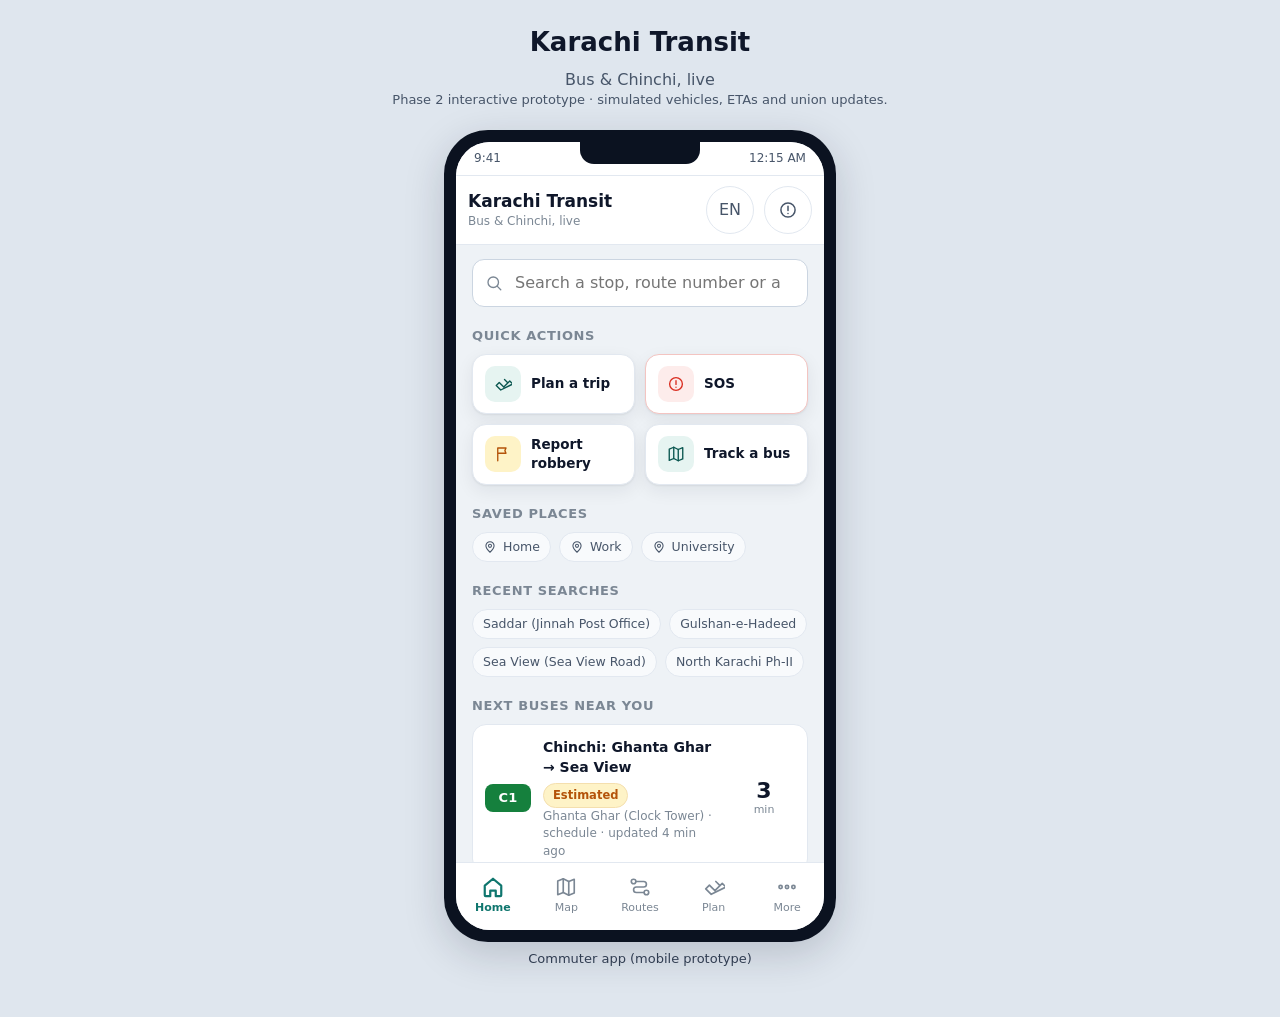
==== prototype/commuter/index.html @ bd79943b "Initial commit" ====
<!DOCTYPE html>
<html lang="en" dir="ltr">
<head>
<meta charset="utf-8">
<meta name="viewport" content="width=device-width, initial-scale=1, viewport-fit=cover">
<title>Karachi Transit — Commuter App</title>
<link rel="stylesheet" href="../shared/app.css">
<link rel="stylesheet" href="app.css">
</head>
<body>

<div class="page">
  <div class="page-head">
    <h1 data-i18n="app.name">Karachi Transit</h1>
    <p data-i18n="app.tagline">Bus &amp; Chinchi, live</p>
    <p class="muted">Phase 2 interactive prototype · simulated vehicles, ETAs and union updates.</p>
  </div>

  <div class="device-grid">
    <div>
      <div class="phone">
        <div class="phone-notch"></div>
        <div class="phone-screen">

          <div class="statusbar">
            <span>9:41</span>
            <span class="brandmark">KTA</span>
            <span id="sbClock">—</span>
          </div>

          <!-- ============================================================ HOME -->
          <section class="screen active" data-screen="home">
            <div class="appbar">
              <div class="grow">
                <h2 data-i18n="app.name">Karachi Transit</h2>
                <span class="sub" data-i18n="app.tagline"></span>
              </div>
              <button class="iconbtn" id="btnLangQuick" title="Language" aria-label="Language">EN</button>
              <button class="iconbtn" id="btnSosTop" title="SOS" aria-label="SOS"></button>
            </div>
            <div class="screen-pad">
              <div id="offlineBanner"></div>
              <div id="homeAlerts"></div>

              <div class="searchbar" style="margin-bottom:12px">
                <span id="searchIcon"></span>
                <input class="input" id="q" type="search" autocomplete="off"
                       data-i18n-placeholder="home.searchHint" placeholder="Search a stop, route number or area">
              </div>
              <div id="homeResults"></div>

              <div class="section-title" data-i18n="home.quick">Quick actions</div>
              <div class="quick-grid">
                <button class="quick" id="qaPlan"><span class="qi" id="qiPlan"></span><span data-i18n="home.planTrip">Plan a trip</span></button>
                <button class="quick danger" id="qaSos"><span class="qi" id="qiSos"></span><span data-i18n="home.sos">SOS</span></button>
                <button class="quick warn" id="qaRobbery"><span class="qi" id="qiRobbery"></span><span data-i18n="home.robbery">Report robbery</span></button>
                <button class="quick" id="qaTrack"><span class="qi" id="qiTrack"></span><span data-i18n="home.track">Track a bus</span></button>
              </div>

              <div class="section-title" data-i18n="home.savedPlaces">Saved places</div>
              <div class="chiprow" id="homePlaces"></div>

              <div class="section-title" data-i18n="home.recent">Recent searches</div>
              <div class="chiprow" id="homeRecent"></div>

              <div class="section-title" data-i18n="home.nearYou">Next buses near you</div>
              <div id="homeNearby"></div>

              <div class="section-title row between">
                <span data-i18n="home.popular">Popular routes</span>
                <button class="link" id="linkAllRoutes" data-i18n="home.allRoutes">See all routes</button>
              </div>
              <div id="homeRoutes"></div>
            </div>
          </section>

          <!-- ============================================================ MAP -->
          <section class="screen" data-screen="map">
            <div class="appbar">
              <button class="iconbtn" id="btnMapBack" style="display:none"></button>
              <div class="grow">
                <h2 data-i18n="map.title">Live map</h2>
                <span class="sub" id="mapSub"></span>
              </div>
              <button class="iconbtn" id="btnMapAlerts" title="Alerts"></button>
            </div>
            <div class="mapwrap" style="position:relative;flex:1 1 auto;overflow:hidden">
              <svg class="mapsvg" id="mapSvg" viewBox="0 0 1000 640" preserveAspectRatio="xMidYMid meet"></svg>
              <div class="map-banner" id="mapBanner"></div>
              <div class="map-controls">
                <button id="mapIn" title="Zoom in">+</button>
                <button id="mapOut" title="Zoom out">&minus;</button>
                <button id="mapFit" title="Fit">&loz;</button>
              </div>
              <div class="map-legend">
                <div class="lg"><span class="dot" style="background:#2563eb"></span><span data-i18n="map.bus">Bus</span></div>
                <div class="lg"><span class="dot" style="background:#15803d"></span><span data-i18n="map.chinchi">Chinchi</span></div>
                <div class="lg"><span class="dot" style="background:#d92d20"></span><span data-i18n="map.oos">Out of service</span></div>
              </div>
            </div>
            <div class="mapchips" id="mapChips"></div>
          </section>

          <!-- ========================================================== ROUTES -->
          <section class="screen" data-screen="routes">
            <div class="appbar">
              <div class="grow">
                <h2 data-i18n="routes.title">All routes</h2>
                <span class="sub" id="routesSub"></span>
              </div>
            </div>
            <div class="screen-pad">
              <div class="searchbar" style="margin-bottom:12px">
                <span id="searchIcon2"></span>
                <input class="input" id="qRoutes" type="search" autocomplete="off"
                       data-i18n-placeholder="home.searchHint" placeholder="Search routes">
              </div>
              <div class="chiprow" id="routeFilters"></div>
              <div id="routeList"></div>
            </div>
          </section>

          <!-- ====================================================== ROUTE DETAIL -->
          <section class="screen" data-screen="route">
            <div class="appbar">
              <button class="iconbtn" id="btnRouteBack"></button>
              <div class="grow">
                <h2 id="routeTitle">Route</h2>
                <span class="sub" id="routeSub"></span>
              </div>
              <button class="iconbtn" id="btnRouteMap"></button>
            </div>
            <div class="screen-pad" id="routeBody"></div>
          </section>

          <!-- ======================================================= STOP DETAIL -->
          <section class="screen" data-screen="stop">
            <div class="appbar">
              <button class="iconbtn" id="btnStopBack"></button>
              <div class="grow">
                <h2 id="stopTitle">Stop</h2>
                <span class="sub" id="stopSub"></span>
              </div>
            </div>
            <div class="screen-pad" id="stopBody"></div>
          </section>

          <!-- ============================================================ PLAN -->
          <section class="screen" data-screen="plan">
            <div class="appbar">
              <div class="grow">
                <h2 data-i18n="plan.title">Journey planner</h2>
                <span class="sub" data-i18n="plan.aiNote"></span>
              </div>
            </div>
            <div class="screen-pad">
              <div class="card">
                <div class="field">
                  <label data-i18n="plan.origin">Starting from</label>
                  <input class="input" id="planFrom" list="stopList" autocomplete="off">
                </div>
                <div class="field">
                  <label data-i18n="plan.destination">Going to</label>
                  <input class="input" id="planTo" list="stopList" autocomplete="off">
                </div>
                <button class="iconbtn" id="btnSwap" style="position:absolute;inset-inline-end:28px;margin-top:-56px;z-index:2"></button>
                <button class="btn primary" id="btnPlan" data-i18n="plan.find">Find journey</button>
              </div>
              <datalist id="stopList"></datalist>
              <div class="section-title" data-i18n="plan.alternatives">Other journeys</div>
              <div class="chiprow" id="planSuggestions"></div>
              <div id="planResult"></div>
            </div>
          </section>

          <!-- ========================================================== SAFETY -->
          <section class="screen" data-screen="safety">
            <div class="appbar">
              <button class="iconbtn" id="btnSafetyBack"></button>
              <div class="grow">
                <h2 data-i18n="safety.title">Safety</h2>
                <span class="sub" data-i18n="safety.holdHelp"></span>
              </div>
            </div>
            <div class="screen-pad" id="safetyBody"></div>
          </section>

          <!-- ============================================================ MORE -->
          <section class="screen" data-screen="more">
            <div class="appbar">
              <div class="grow">
                <h2 data-i18n="more.title">More</h2>
                <span class="sub" data-i18n="app.name"></span>
              </div>
            </div>
            <div class="screen-pad" id="moreBody"></div>
          </section>

          <!-- ========================================================== ALERTS -->
          <section class="screen" data-screen="alerts">
            <div class="appbar">
              <button class="iconbtn" id="btnAlertsBack"></button>
              <div class="grow">
                <h2 data-i18n="alerts.title">Service alerts</h2>
                <span class="sub" id="alertsSub"></span>
              </div>
            </div>
            <div class="screen-pad" id="alertsBody"></div>
          </section>

          <!-- ============================================================ TABS -->
          <nav class="tabbar" id="tabbar"></nav>

          <div class="scrim" id="scrim"><div class="sheet" id="sheet"></div></div>
          <div class="toast" id="toast"></div>
          <div id="evalPanel"></div>
        </div>
      </div>
      <div class="device-caption">Commuter app (mobile prototype)</div>
    </div>
  </div>
</div>

<script src="../shared/data.js"></script>
<script src="../shared/sim.js"></script>
<script src="../shared/i18n.js"></script>
<script src="../shared/assets.js"></script>
<script src="../shared/eval.js"></script>
<script src="app.js"></script>
</body>
</html>
---- prototype/shared/app.css ----
/* ============================================================================
 * Karachi Transit App — shared design system
 * Design tokens follow the accessibility requirements:
 *   IR4  large touch targets (min 44px), high contrast for sunlight
 *   FR10 Urdu right-to-left layout (logical properties throughout)
 * ==========================================================================*/

:root {
  --bg: #eef2f6;
  --surface: #ffffff;
  --surface-2: #f8fafc;
  --ink: #0f172a;
  --ink-2: #475569;
  --ink-3: #7b8794;
  --line: #e2e8f0;
  --line-strong: #cbd5e1;
  --brand: #0f766e;
  --brand-ink: #0b5750;
  --brand-soft: #e6f4f1;
  --danger: #d92d20;
  --danger-soft: #fdeceb;
  --warn: #b45309;
  --warn-soft: #fef3c7;
  --ok: #15803d;
  --ok-soft: #e7f6ec;
  --info: #1d4ed8;
  --info-soft: #e8efff;
  --radius: 16px;
  --radius-sm: 10px;
  --tap: 48px;
  --shadow: 0 1px 2px rgba(15, 23, 42, .06), 0 6px 18px rgba(15, 23, 42, .07);
  --shadow-lg: 0 12px 40px rgba(15, 23, 42, .18);
  --font: "Segoe UI", "Noto Naskh Arabic", Tahoma, system-ui, -apple-system, sans-serif;
}

body.rtl {
  --font: "Noto Nastaliq Urdu", "Jameel Noori Nastaleeq", "Segoe UI", Tahoma, serif;
}

body.large-text { font-size: 18px; }
body.contrast {
  --bg: #ffffff;
  --surface: #ffffff;
  --surface-2: #ffffff;
  --ink: #000000;
  --ink-2: #000000;
  --ink-3: #1f2937;
  --line: #000000;
  --line-strong: #000000;
  --brand: #065f46;
  --brand-soft: #ffffff;
  --danger: #8a0f0b;
  --warn: #6b3300;
  --ok: #064e27;
  --info: #0b2f8a;
  --shadow: none;
}
body.contrast .card,
body.contrast .btn,
body.contrast .sheet { border-width: 2px; }

* { box-sizing: border-box; }

html, body {
  margin: 0;
  padding: 0;
  background: #dfe6ee;
  color: var(--ink);
  font-family: var(--font);
  font-size: 16px;
  line-height: 1.45;
  -webkit-text-size-adjust: 100%;
}

body.rtl { direction: rtl; }

button, input, select, textarea { font: inherit; color: inherit; }

/* ------------------------------------------------------------------ icons */
.icon { vertical-align: -4px; }
.icon.star.filled { filter: none; }

/* ----------------------------------------------------------------- layout */
.page {
  min-height: 100vh;
  display: flex;
  flex-direction: column;
  align-items: center;
  justify-content: flex-start;
  padding: 24px 16px 48px;
  gap: 20px;
}
.page-head { text-align: center; max-width: 760px; }
.page-head h1 { font-size: 26px; margin: 0 0 6px; }
.page-head p { margin: 0; color: var(--ink-2); }

.device-grid {
  display: flex;
  gap: 28px;
  align-items: flex-start;
  flex-wrap: wrap;
  justify-content: center;
}

/* phone frame ---------------------------------------------------------- */
.phone {
  width: 392px;
  height: 812px;
  background: #0b1220;
  border-radius: 44px;
  padding: 12px;
  box-shadow: var(--shadow-lg);
  position: relative;
  flex: 0 0 auto;
}
.phone-screen {
  position: relative;
  width: 100%;
  height: 100%;
  background: var(--bg);
  border-radius: 34px;
  overflow: hidden;
  display: flex;
  flex-direction: column;
}
.phone-notch {
  position: absolute;
  top: 12px; left: 50%;
  transform: translateX(-50%);
  width: 120px; height: 22px;
  background: #0b1220;
  border-radius: 0 0 14px 14px;
  z-index: 40;
}
.device-caption { text-align: center; font-size: 13px; color: #334155; margin-top: 8px; }

/* status bar ----------------------------------------------------------- */
.statusbar {
  height: 34px;
  flex: 0 0 auto;
  display: flex;
  align-items: center;
  justify-content: space-between;
  padding: 0 18px;
  font-size: 12px;
  color: var(--ink-2);
  background: var(--surface);
  border-bottom: 1px solid var(--line);
}
body.rtl .statusbar { direction: ltr; }
.statusbar .brandmark { font-weight: 700; color: var(--brand); letter-spacing: .3px; }

/* screens -------------------------------------------------------------- */
.screen {
  position: absolute;
  inset: 0;
  top: 34px;
  bottom: 68px;
  overflow-y: auto;
  overflow-x: hidden;
  -webkit-overflow-scrolling: touch;
  padding: 0 0 24px;
  display: none;
  scroll-behavior: smooth;
}
.screen.active { display: block; }
.screen-pad { padding: 14px 16px; }

/* app bar -------------------------------------------------------------- */
.appbar {
  position: sticky;
  top: 0;
  z-index: 20;
  background: var(--surface);
  border-bottom: 1px solid var(--line);
  padding: 10px 12px;
  display: flex;
  align-items: center;
  gap: 10px;
  min-height: 56px;
}
.appbar h2 { font-size: 17px; margin: 0; flex: 1 1 auto; }
.appbar .sub { display: block; font-size: 12px; color: var(--ink-3); font-weight: 400; }
.iconbtn {
  width: var(--tap); height: var(--tap);
  display: inline-flex; align-items: center; justify-content: center;
  border-radius: 50%; border: 1px solid var(--line); background: var(--surface);
  cursor: pointer; color: var(--ink-2);
}
.iconbtn:active { background: var(--surface-2); }
body.rtl .flip { transform: scaleX(-1); }

/* tab bar -------------------------------------------------------------- */
.tabbar {
  position: absolute;
  inset-inline: 0;
  bottom: 0;
  height: 68px;
  background: var(--surface);
  border-top: 1px solid var(--line);
  display: flex;
  z-index: 30;
}
.tabbar button {
  flex: 1 1 0;
  border: 0; background: transparent; cursor: pointer;
  display: flex; flex-direction: column; align-items: center; justify-content: center; gap: 2px;
  color: var(--ink-3); font-size: 11px; padding: 0;
  min-height: var(--tap);
}
.tabbar button.active { color: var(--brand); font-weight: 600; }
.tabbar button.active .icon { stroke-width: 2.4; }

/* ------------------------------------------------------------------ cards */
.card {
  background: var(--surface);
  border: 1px solid var(--line);
  border-radius: var(--radius);
  box-shadow: var(--shadow);
  padding: 14px;
}
.card + .card { margin-top: 12px; }
.card h3 { margin: 0 0 8px; font-size: 15px; }
.card p { margin: 0 0 6px; color: var(--ink-2); font-size: 14px; }
.section-title {
  font-size: 13px; text-transform: uppercase; letter-spacing: .6px;
  color: var(--ink-3); font-weight: 700; margin: 20px 0 8px;
}
body.rtl .section-title { letter-spacing: 0; }
.muted { color: var(--ink-3); font-size: 13px; }
.tiny { font-size: 12px; }
.row { display: flex; align-items: center; gap: 10px; }
.row.between { justify-content: space-between; }
.row.wrap { flex-wrap: wrap; }
.stack { display: flex; flex-direction: column; gap: 10px; }
.grow { flex: 1 1 auto; min-width: 0; }
.right { margin-inline-start: auto; }

/* route + mode chips --------------------------------------------------- */
.chip {
  display: inline-flex; align-items: center; gap: 6px;
  padding: 5px 10px; border-radius: 999px;
  background: var(--surface-2); border: 1px solid var(--line);
  font-size: 12.5px; color: var(--ink-2);
}
.chip.solid { color: #fff; border-color: transparent; font-weight: 600; }
.routechip {
  display: inline-flex; align-items: center; justify-content: center;
  min-width: 46px; height: 28px; padding: 0 8px;
  border-radius: 8px; color: #fff; font-weight: 700; font-size: 13px;
  letter-spacing: .3px; flex: 0 0 auto;
}
.modechip {
  display: inline-flex; align-items: center; gap: 5px;
  font-size: 12px; color: var(--ink-2);
}

/* badges --------------------------------------------------------------- */
.badge {
  display: inline-flex; align-items: center; gap: 4px;
  padding: 3px 9px; border-radius: 999px; font-size: 11.5px; font-weight: 600;
  border: 1px solid transparent;
}
.badge.live { background: var(--ok-soft); color: var(--ok); border-color: #bfe3c9; }
.badge.est { background: var(--warn-soft); color: var(--warn); border-color: #f4dfae; }
.badge.oos { background: var(--danger-soft); color: var(--danger); border-color: #f3c4c1; }
.badge.info { background: var(--info-soft); color: var(--info); border-color: #c7d7fb; }
.badge.neutral { background: var(--surface-2); color: var(--ink-2); border-color: var(--line); }
.pulse { width: 7px; height: 7px; border-radius: 50%; background: var(--ok); animation: pulse 1.6s infinite; }
@keyframes pulse { 0%,100% { opacity: 1; } 50% { opacity: .25; } }

/* buttons -------------------------------------------------------------- */
.btn {
  display: inline-flex; align-items: center; justify-content: center; gap: 8px;
  min-height: var(--tap); padding: 0 16px;
  border-radius: 12px; border: 1px solid var(--line-strong);
  background: var(--surface); color: var(--ink); cursor: pointer;
  font-weight: 600; font-size: 15px; width: 100%;
}
.btn.primary { background: var(--brand); border-color: var(--brand); color: #fff; }
.btn.danger { background: var(--danger); border-color: var(--danger); color: #fff; }
.btn.ghost { background: transparent; border-color: var(--line); color: var(--ink-2); }
.btn.compact { min-height: 38px; font-size: 13.5px; width: auto; padding: 0 12px; }
.btn:disabled { opacity: .5; cursor: not-allowed; }
.btn:active { transform: translateY(1px); }

/* forms ---------------------------------------------------------------- */
.field { margin-bottom: 12px; }
.field label { display: block; font-size: 12.5px; color: var(--ink-2); margin-bottom: 5px; font-weight: 600; }
.input, select.input, textarea.input {
  width: 100%; min-height: var(--tap);
  padding: 10px 12px; border-radius: 12px;
  border: 1px solid var(--line-strong); background: var(--surface);
}
textarea.input { min-height: 84px; resize: vertical; }
.input:focus { outline: 3px solid rgba(15, 118, 110, .28); border-color: var(--brand); }
.searchbar { position: relative; }
.searchbar .input { padding-inline-start: 42px; }
.searchbar .icon { position: absolute; inset-inline-start: 13px; top: 50%; transform: translateY(-50%); color: var(--ink-3); }
.switch { display: flex; align-items: center; justify-content: space-between; gap: 12px; min-height: var(--tap); padding: 6px 0; }
.switch .track { width: 50px; height: 30px; border-radius: 999px; background: var(--line-strong); position: relative; transition: background .18s; flex: 0 0 auto; }
.switch .track::after { content: ""; position: absolute; top: 3px; inset-inline-start: 3px; width: 24px; height: 24px; border-radius: 50%; background: #fff; transition: transform .18s; box-shadow: 0 1px 3px rgba(0,0,0,.3); }
.switch.on .track { background: var(--brand); }
.switch.on .track::after { transform: translateX(20px); }
body.rtl .switch.on .track::after { transform: translateX(-20px); }

/* alert banner --------------------------------------------------------- */
.banner {
  display: flex; gap: 10px; align-items: flex-start;
  border-radius: 12px; padding: 12px;
  border: 1px solid #f4dfae; background: var(--warn-soft); color: #7c4a03;
  font-size: 13.5px;
}
.banner.danger { background: var(--danger-soft); border-color: #f3c4c1; color: #7f1d1d; }
.banner.info { background: var(--info-soft); border-color: #c7d7fb; color: #1e3a8a; }
.banner .icon { flex: 0 0 auto; margin-top: 2px; }
.banner strong { display: block; }

/* ETA card ------------------------------------------------------------- */
.eta-card { display: flex; align-items: center; gap: 12px; padding: 12px; border: 1px solid var(--line); border-radius: 14px; background: var(--surface); }
.eta-card + .eta-card { margin-top: 8px; }
.eta-main { text-align: center; min-width: 62px; }
.eta-main .num { font-size: 22px; font-weight: 700; line-height: 1.05; }
.eta-main .unit { font-size: 11px; color: var(--ink-3); }
.eta-meta { min-width: 0; }
.eta-meta .line1 { font-size: 14px; font-weight: 600; display: flex; align-items: center; gap: 6px; flex-wrap: wrap; }
.eta-meta .line2 { font-size: 12px; color: var(--ink-3); }

/* sheets / modals ------------------------------------------------------ */
.scrim {
  position: absolute; inset: 0; background: rgba(15, 23, 42, .45);
  display: none; z-index: 50; align-items: flex-end;
}
.scrim.open { display: flex; }
.sheet {
  width: 100%; max-height: 84%;
  background: var(--surface);
  border-radius: 20px 20px 0 0;
  padding: 16px 16px 24px;
  overflow-y: auto;
  box-shadow: var(--shadow-lg);
  animation: rise .2s ease-out;
}
@keyframes rise { from { transform: translateY(24px); opacity: .6; } to { transform: none; opacity: 1; } }
.sheet .grab { width: 44px; height: 4px; border-radius: 4px; background: var(--line-strong); margin: 0 auto 12px; }
.sheet h3 { margin: 0 0 4px; font-size: 17px; }

/* toast ---------------------------------------------------------------- */
.toast {
  position: absolute; inset-inline: 16px; bottom: 84px;
  background: #0f172a; color: #fff; padding: 12px 14px;
  border-radius: 12px; font-size: 13.5px; z-index: 60;
  box-shadow: var(--shadow-lg);
  opacity: 0; transform: translateY(10px); transition: .2s; pointer-events: none;
}
.toast.show { opacity: 1; transform: none; }

/* empty state ---------------------------------------------------------- */
.empty {
  text-align: center; padding: 28px 16px; color: var(--ink-3);
  border: 1px dashed var(--line-strong); border-radius: var(--radius);
  background: var(--surface-2);
}

/* map ------------------------------------------------------------------ */
.mapwrap { position: relative; flex: 1 1 auto; background: #eaf1f7; overflow: hidden; }
.mapsvg { width: 100%; height: 100%; display: block; touch-action: none; }
.route-line { fill: none; stroke-linecap: round; stroke-linejoin: round; opacity: .82; }
.route-line.dim { opacity: .22; }
.stop-dot { stroke: #fff; stroke-width: 2.5; cursor: pointer; }
.stop-label { font-size: 9.5px; fill: #334155; pointer-events: none; font-weight: 600; }
.veh { cursor: pointer; }
.veh-label { font-size: 9px; font-weight: 700; fill: #0f172a; pointer-events: none; }
.map-controls { position: absolute; inset-inline-end: 12px; top: 12px; display: flex; flex-direction: column; gap: 8px; z-index: 5; }
.map-controls button { width: 40px; height: 40px; border-radius: 10px; border: 1px solid var(--line); background: var(--surface); cursor: pointer; font-size: 18px; color: var(--ink-2); }
.map-legend {
  position: absolute; inset-inline-start: 12px; bottom: 12px;
  background: rgba(255,255,255,.94); border: 1px solid var(--line);
  border-radius: 12px; padding: 8px 10px; font-size: 11.5px; z-index: 5;
  box-shadow: var(--shadow);
}
.map-legend .lg { display: flex; align-items: center; gap: 6px; margin-bottom: 4px; }
.map-legend .dot { width: 10px; height: 10px; border-radius: 50%; }
.map-banner {
  position: absolute; inset-inline: 12px; top: 12px; z-index: 6;
}

/* SOS ------------------------------------------------------------------ */
.sos-wrap { display: flex; flex-direction: column; align-items: center; gap: 14px; padding: 10px 0 4px; }
.sos-btn {
  width: 190px; height: 190px; border-radius: 50%;
  border: 0; background: radial-gradient(circle at 30% 25%, #f87171, #d92d20 70%);
  color: #fff; font-weight: 800; font-size: 19px; cursor: pointer;
  box-shadow: 0 10px 30px rgba(217, 45, 32, .38);
  display: flex; flex-direction: column; align-items: center; justify-content: center; gap: 6px;
  touch-action: none; user-select: none;
  position: relative;
}
.sos-btn:active { transform: scale(.98); }
.sos-btn small { font-weight: 500; font-size: 12px; opacity: .9; }
.sos-ring { position: absolute; inset: -10px; pointer-events: none; }
.sos-ring circle { fill: none; stroke: var(--danger); stroke-width: 6; stroke-linecap: round; transform: rotate(-90deg); transform-origin: 50% 50%; }
.countdown {
  font-size: 46px; font-weight: 800; color: var(--danger); line-height: 1;
  font-variant-numeric: tabular-nums;
}

/* stars ---------------------------------------------------------------- */
.stars { display: flex; gap: 6px; }
.star-btn { background: none; border: 0; cursor: pointer; padding: 6px; min-width: 44px; min-height: 44px; }
.taglist { display: flex; flex-wrap: wrap; gap: 8px; }
.tag {
  padding: 9px 12px; border-radius: 999px; border: 1px solid var(--line-strong);
  background: var(--surface); cursor: pointer; font-size: 13px; min-height: 40px;
}
.tag.on { background: var(--brand-soft); border-color: var(--brand); color: var(--brand-ink); font-weight: 600; }

/* landmark ------------------------------------------------------------- */
.landmark {
  border-radius: 14px; overflow: hidden; border: 1px solid var(--line);
  background: #eaf3f9;
}
.landmark-svg { width: 100%; height: auto; display: block; }

/* steps (journey) ------------------------------------------------------ */
.step {
  display: flex; gap: 12px; padding: 12px;
  border: 1px solid var(--line); border-radius: 14px; background: var(--surface);
  position: relative;
}
.step + .step { margin-top: 10px; }
.step .marker {
  width: 38px; height: 38px; border-radius: 12px; flex: 0 0 auto;
  display: flex; align-items: center; justify-content: center;
  background: var(--brand-soft); color: var(--brand-ink);
}
.step .marker.transfer { background: var(--warn-soft); color: var(--warn); }
.step .marker.walk { background: var(--surface-2); color: var(--ink-2); }
.step .ttl { font-size: 14.5px; font-weight: 600; }
.step .sub { font-size: 12.5px; color: var(--ink-2); }
.step .why {
  font-size: 12.5px; color: var(--ink-2); margin-top: 6px;
  border-inline-start: 3px solid var(--brand); padding-inline-start: 10px;
}

/* misc ----------------------------------------------------------------- */
.kv { display: flex; justify-content: space-between; gap: 10px; padding: 6px 0; font-size: 13.5px; border-bottom: 1px dashed var(--line); }
.kv:last-child { border-bottom: 0; }
.kv .k { color: var(--ink-3); }
.list { list-style: none; margin: 0; padding: 0; }
.list li { padding: 10px 0; border-bottom: 1px solid var(--line); }
.list li:last-child { border-bottom: 0; }
.divider { height: 1px; background: var(--line); margin: 14px 0; }
.link { color: var(--brand); font-weight: 600; cursor: pointer; background: none; border: 0; padding: 0; font-size: 13.5px; }
.center { text-align: center; }
.hidden { display: none !important; }
---- prototype/commuter/app.css ----
/* ============================================================================
 * Karachi Transit App — commuter app specific styles
 * ==========================================================================*/

/* quick action grid ------------------------------------------------------ */
.quick-grid { display: grid; grid-template-columns: 1fr 1fr; gap: 10px; }
.quick {
  display: flex; align-items: center; gap: 10px;
  min-height: 60px; padding: 10px 12px;
  border: 1px solid var(--line); border-radius: 14px;
  background: var(--surface); box-shadow: var(--shadow);
  cursor: pointer; text-align: start; font-size: 13.5px; font-weight: 600;
}
.quick .qi {
  width: 36px; height: 36px; border-radius: 10px; flex: 0 0 auto;
  display: flex; align-items: center; justify-content: center;
  background: var(--brand-soft); color: var(--brand-ink);
}
.quick.danger { border-color: #f3c4c1; }
.quick.danger .qi { background: var(--danger-soft); color: var(--danger); }
.quick.warn .qi { background: var(--warn-soft); color: var(--warn); }
.quick:active { background: var(--surface-2); }

/* chip rows -------------------------------------------------------------- */
.chiprow { display: flex; flex-wrap: wrap; gap: 8px; }
.chiprow .chip { cursor: pointer; }
.chiprow .chip.on { background: var(--brand-soft); border-color: var(--brand); color: var(--brand-ink); font-weight: 600; }
.chiprow .chip .x { color: var(--ink-3); }

/* search results --------------------------------------------------------- */
.result {
  display: flex; align-items: center; gap: 10px; width: 100%;
  padding: 10px 12px; border: 1px solid var(--line); border-radius: 12px;
  background: var(--surface); cursor: pointer; text-align: start; margin-bottom: 8px;
}
.result .rttl { font-size: 14px; font-weight: 600; }
.result .rsub { font-size: 12px; color: var(--ink-3); }

/* route cards ------------------------------------------------------------ */
.routecard {
  display: flex; align-items: center; gap: 12px; width: 100%;
  padding: 12px; border: 1px solid var(--line); border-radius: 14px;
  background: var(--surface); cursor: pointer; text-align: start;
  margin-bottom: 10px; box-shadow: var(--shadow);
}
.routecard .rc-main { min-width: 0; flex: 1 1 auto; }
.routecard .rc-name { font-size: 14px; font-weight: 600; }
.routecard .rc-sub { font-size: 12px; color: var(--ink-3); display: flex; align-items: center; gap: 6px; flex-wrap: wrap; }
.routecard .rc-eta { text-align: center; flex: 0 0 auto; }
.routecard .rc-eta .n { font-size: 17px; font-weight: 700; line-height: 1.1; }
.routecard .rc-eta .u { font-size: 10.5px; color: var(--ink-3); }

/* map filter chips ------------------------------------------------------- */
.mapchips {
  flex: 0 0 auto; display: flex; flex-direction: column; gap: 6px; padding: 8px 12px;
  background: var(--surface); border-top: 1px solid var(--line);
}
.mapchips .mc-row { display: flex; align-items: center; gap: 8px; overflow-x: auto; }
.mapchips .mc-row::-webkit-scrollbar { height: 0; }
.mapchips .mc-row-type .mc-count {
  margin-inline-start: auto; white-space: nowrap; font-size: 11.5px; color: var(--ink-3);
}
.mapchips .mc-lbl {
  font-size: 11px; text-transform: uppercase; letter-spacing: .04em; color: var(--ink-3);
  white-space: nowrap;
}
.mapchips .chip { cursor: pointer; white-space: nowrap; }
.mapchips .mc-row-type .chip.on {
  background: var(--brand-soft); border-color: var(--brand); color: var(--brand-ink); font-weight: 600;
}
.mapchips .mc-route.on {
  background: var(--mc, var(--brand)); border-color: var(--mc, var(--brand)); color: #fff; font-weight: 600;
}
.mapchips .mc-route { border-inline-start: 4px solid var(--mc, var(--brand)); }
.mapchips .mc-row-focus .chip { background: var(--brand-soft); border-color: var(--brand); color: var(--brand-ink); }

/* stop / route detail lists --------------------------------------------- */
.stoprow {
  display: flex; gap: 12px; padding: 10px 4px; border-bottom: 1px solid var(--line);
}
.stoprow:last-child { border-bottom: 0; }
.stoprow .sdot {
  width: 14px; height: 14px; border-radius: 50%; flex: 0 0 auto; margin-top: 4px;
  border: 3px solid var(--brand); background: #fff;
}
.stoprow .sdot.informal { border-color: var(--warn); border-radius: 4px; }
.stoprow .sname { font-size: 14px; font-weight: 600; }
.stoprow .ssub { font-size: 12px; color: var(--ink-3); }
.stoprow .seta { font-size: 12px; color: var(--ink-2); text-align: end; flex: 0 0 auto; min-width: 96px; }

.vehiclecard {
  border: 1px solid var(--line); border-radius: 14px; padding: 12px;
  background: var(--surface); margin-bottom: 10px;
}

/* evaluation panel ------------------------------------------------------- */
#evalPanel { position: absolute; inset: 0; z-index: 70; pointer-events: none; }
#evalPanel .evalbox {
  position: absolute; inset-inline: 10px; bottom: 78px;
  background: rgba(15, 23, 42, .95); color: #fff; border-radius: 14px;
  padding: 10px; pointer-events: auto; box-shadow: var(--shadow-lg);
  font-size: 12px;
}
#evalPanel .evalbox .row { flex-wrap: wrap; gap: 6px; }
#evalPanel .evalbox button {
  border: 1px solid rgba(255,255,255,.35); background: rgba(255,255,255,.1); color: #fff;
  border-radius: 8px; padding: 6px 9px; font-size: 11.5px; cursor: pointer; min-height: 32px;
}
#evalPanel .evalbox button.on { background: #22c55e; border-color: #22c55e; color: #05240f; font-weight: 700; }
#evalPanel .evalbox .title { font-weight: 700; margin-bottom: 6px; display: flex; justify-content: space-between; }
#evalPanel .evalbox .hint { opacity: .8; margin-top: 6px; line-height: 1.35; }

/* embed mode (used inside the union portal preview) ------------------------ */
body.embed .page { padding: 0; display: block; background: #0b1220; }
body.embed .page-head { display: none; }
body.embed .device-caption { display: none; }
body.embed .phone {
  width: 392px; height: 812px; border-radius: 0; padding: 0; box-shadow: none;
}
body.embed .phone-notch { display: none; }

/* utility --------------------------------------------------------------- */
.eta-badge { display: inline-flex; align-items: center; gap: 5px; }
.hr { height: 1px; background: var(--line); margin: 10px 0; }
.pill-row { display: flex; gap: 6px; align-items: center; flex-wrap: wrap; }
a.btn { text-decoration: none; }
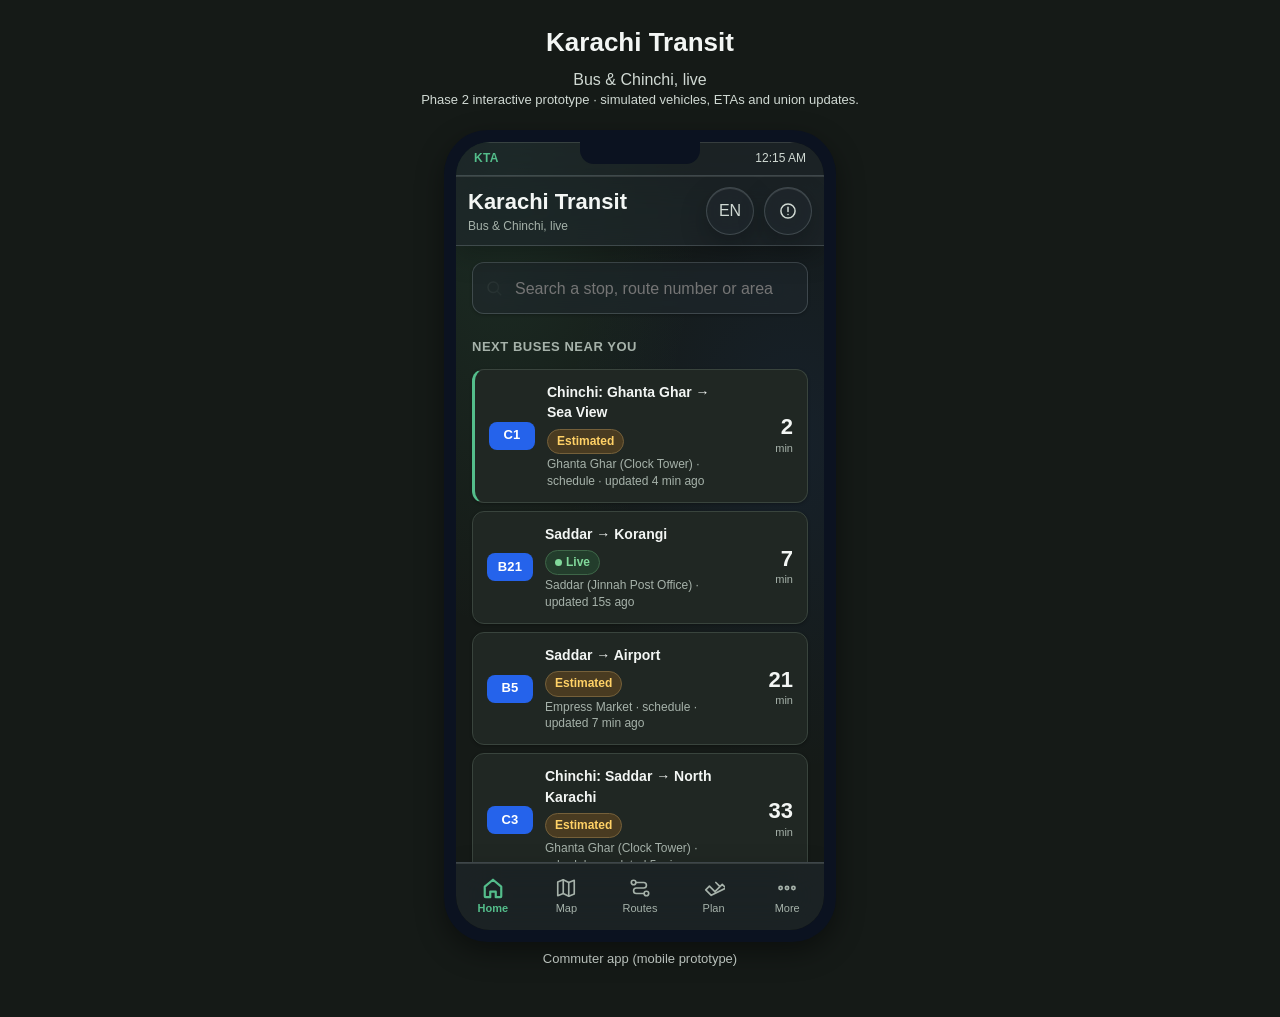
==== commit baf2d6ca: "Improve transit prototype UI and contrast Co-authored-by: Copilot <223556219+Copilot@users.noreply.g" ====
--- a/prototype/commuter/index.html
+++ b/prototype/commuter/index.html
@@ -23,7 +23,6 @@
         <div class="phone-screen">
 
           <div class="statusbar">
-            <span>9:41</span>
             <span class="brandmark">KTA</span>
             <span id="sbClock">—</span>
           </div>
@@ -42,18 +41,21 @@
               <div id="offlineBanner"></div>
               <div id="homeAlerts"></div>
 
-              <div class="searchbar" style="margin-bottom:12px">
+              <div class="searchbar">
                 <span id="searchIcon"></span>
                 <input class="input" id="q" type="search" autocomplete="off"
                        data-i18n-placeholder="home.searchHint" placeholder="Search a stop, route number or area">
               </div>
               <div id="homeResults"></div>
+
+              <div class="section-title" data-i18n="home.nearYou">Next buses near you</div>
+              <div id="homeNearby"></div>
 
               <div class="section-title" data-i18n="home.quick">Quick actions</div>
               <div class="quick-grid">
                 <button class="quick" id="qaPlan"><span class="qi" id="qiPlan"></span><span data-i18n="home.planTrip">Plan a trip</span></button>
                 <button class="quick danger" id="qaSos"><span class="qi" id="qiSos"></span><span data-i18n="home.sos">SOS</span></button>
-                <button class="quick warn" id="qaRobbery"><span class="qi" id="qiRobbery"></span><span data-i18n="home.robbery">Report robbery</span></button>
+                <button class="quick warn" id="qaRobbery"><span class="qi" id="qiRobbery"></span><span data-i18n="home.robbery">Complaint</span></button>
                 <button class="quick" id="qaTrack"><span class="qi" id="qiTrack"></span><span data-i18n="home.track">Track a bus</span></button>
               </div>
 
@@ -62,9 +64,6 @@
 
               <div class="section-title" data-i18n="home.recent">Recent searches</div>
               <div class="chiprow" id="homeRecent"></div>
-
-              <div class="section-title" data-i18n="home.nearYou">Next buses near you</div>
-              <div id="homeNearby"></div>
 
               <div class="section-title row between">
                 <span data-i18n="home.popular">Popular routes</span>
@@ -93,9 +92,8 @@
                 <button id="mapFit" title="Fit">&loz;</button>
               </div>
               <div class="map-legend">
-                <div class="lg"><span class="dot" style="background:#2563eb"></span><span data-i18n="map.bus">Bus</span></div>
-                <div class="lg"><span class="dot" style="background:#15803d"></span><span data-i18n="map.chinchi">Chinchi</span></div>
-                <div class="lg"><span class="dot" style="background:#d92d20"></span><span data-i18n="map.oos">Out of service</span></div>
+                <div class="lg"><span class="dot" style="background:#8a919b"></span><span data-i18n="map.bus">Bus</span></div>
+                <div class="lg"><span class="dot" style="background:#b1b8bf"></span><span data-i18n="map.chinchi">Chinchi</span></div>
               </div>
             </div>
             <div class="mapchips" id="mapChips"></div>
@@ -156,17 +154,16 @@
             <div class="screen-pad">
               <div class="card">
                 <div class="field">
-                  <label data-i18n="plan.origin">Starting from</label>
-                  <input class="input" id="planFrom" list="stopList" autocomplete="off">
+                  <label for="planFrom" data-i18n="plan.origin">Starting from</label>
+                  <button type="button" class="input plan-stop" id="planFrom" data-plan-pick="from"></button>
                 </div>
                 <div class="field">
-                  <label data-i18n="plan.destination">Going to</label>
-                  <input class="input" id="planTo" list="stopList" autocomplete="off">
+                  <label for="planTo" data-i18n="plan.destination">Going to</label>
+                  <button type="button" class="input plan-stop" id="planTo" data-plan-pick="to"></button>
                 </div>
                 <button class="iconbtn" id="btnSwap" style="position:absolute;inset-inline-end:28px;margin-top:-56px;z-index:2"></button>
                 <button class="btn primary" id="btnPlan" data-i18n="plan.find">Find journey</button>
               </div>
-              <datalist id="stopList"></datalist>
               <div class="section-title" data-i18n="plan.alternatives">Other journeys</div>
               <div class="chiprow" id="planSuggestions"></div>
               <div id="planResult"></div>
--- a/prototype/shared/app.css
+++ b/prototype/shared/app.css
@@ -5,40 +5,156 @@
  *   FR10 Urdu right-to-left layout (logical properties throughout)
  * ==========================================================================*/
 
+@font-face {
+  font-family: "Noto Nastaliq Urdu";
+  src: url("fonts/NotoNastaliqUrdu-Regular.ttf") format("truetype");
+  font-style: normal;
+  font-weight: 400;
+  font-display: swap;
+}
+
 :root {
-  --bg: #eef2f6;
-  --surface: #ffffff;
-  --surface-2: #f8fafc;
-  --ink: #0f172a;
-  --ink-2: #475569;
-  --ink-3: #7b8794;
-  --line: #e2e8f0;
-  --line-strong: #cbd5e1;
-  --brand: #0f766e;
-  --brand-ink: #0b5750;
-  --brand-soft: #e6f4f1;
+  color-scheme: dark;
+  --bg: #151a17;
+  --surface: #202723;
+  --surface-2: #2a332e;
+  --ink: #f3f6f4;
+  --ink-2: #d0d9d3;
+  --ink-3: #a6b2aa;
+  --line: #39443d;
+  --line-strong: #59665d;
+  --brand: #54bd8b;
+  --brand-ink: #b7f0d2;
+  --brand-soft: #263d32;
   --danger: #d92d20;
-  --danger-soft: #fdeceb;
-  --warn: #b45309;
-  --warn-soft: #fef3c7;
-  --ok: #15803d;
-  --ok-soft: #e7f6ec;
-  --info: #1d4ed8;
-  --info-soft: #e8efff;
-  --radius: 16px;
-  --radius-sm: 10px;
+  --danger-soft: #4a2826;
+  --warn: #ffd166;
+  --warn-soft: #493b21;
+  --ok: #81d99b;
+  --ok-soft: #233d2c;
+  --info: #9dc2ff;
+  --info-soft: #26364f;
+  --danger-border: #77413d;
+  --warn-border: #75603a;
+  --ok-border: #3e6648;
+  --info-border: #415a7d;
+  --map-background: #0a1716;
+  --map-water: #102b31;
+  --map-label: #e8eef0;
+  --map-area-label: #9fb0c0;
+  --map-sea-label: #9bc0cf;
+  --map-stop-outline: #e8eef0;
+  --radius: 12px;
+  --radius-sm: 8px;
   --tap: 48px;
-  --shadow: 0 1px 2px rgba(15, 23, 42, .06), 0 6px 18px rgba(15, 23, 42, .07);
-  --shadow-lg: 0 12px 40px rgba(15, 23, 42, .18);
-  --font: "Segoe UI", "Noto Naskh Arabic", Tahoma, system-ui, -apple-system, sans-serif;
+  --space-1: .25rem;
+  --space-2: .5rem;
+  --space-3: .75rem;
+  --space-4: 1rem;
+  --space-6: 1.5rem;
+  --space-8: 2rem;
+  --text-2xs: .625rem;
+  --text-xs: .6875rem;
+  --text-sm: .75rem;
+  --text-base: .8125rem;
+  --text-md: .875rem;
+  --text-lg: .9375rem;
+  --text-xl: 1.0625rem;
+  --text-2xl: 1.375rem;
+  --text-3xl: 1.625rem;
+  --text-display: 2.875rem;
+  --shadow: 0 1px 3px rgba(0, 0, 0, .28);
+  --shadow-lg: 0 10px 28px rgba(0, 0, 0, .42);
+  --focus: #005fcc;
+  --font: -apple-system, BlinkMacSystemFont, "Segoe UI", sans-serif;
+}
+
+@media (prefers-color-scheme: dark) {
+  :root {
+    --bg: #151a17;
+    --surface: #202723;
+    --surface-2: #2a332e;
+    --ink: #f3f6f4;
+    --ink-2: #d0d9d3;
+    --ink-3: #a6b2aa;
+    --line: #39443d;
+    --line-strong: #59665d;
+    --brand: #54bd8b;
+    --brand-ink: #b7f0d2;
+    --brand-soft: #263d32;
+    --danger-soft: #4a2826;
+    --warn-soft: #493b21;
+    --ok-soft: #233d2c;
+    --info-soft: #26364f;
+    --danger: #ff8a80;
+    --warn: #ffd166;
+    --ok: #81d99b;
+    --info: #9dc2ff;
+    --danger-border: #77413d;
+    --warn-border: #75603a;
+    --ok-border: #3e6648;
+    --info-border: #415a7d;
+    --focus: #8bc8ff;
+    --shadow: 0 1px 3px rgba(0, 0, 0, .28);
+    --shadow-lg: 0 10px 28px rgba(0, 0, 0, .42);
+  }
+}
+
+@media (prefers-contrast: more) {
+  :root {
+    color-scheme: light;
+    --bg: #ffffff;
+    --surface: #ffffff;
+    --surface-2: #ffffff;
+    --ink: #000000;
+    --ink-2: var(--ink);
+    --ink-3: #1f2937;
+    --line: var(--ink);
+    --line-strong: var(--ink);
+    --brand: #065f46;
+    --brand-ink: #064e3b;
+    --brand-soft: #ecfdf5;
+    --danger: #8a0f0b;
+    --danger-soft: #fff1f0;
+    --warn: #6b3300;
+    --warn-soft: #fff7e6;
+    --ok: #064e27;
+    --ok-soft: #ecfdf3;
+    --info: #0b2f8a;
+    --info-soft: #eff6ff;
+    --danger-border: #8a0f0b;
+    --warn-border: #6b3300;
+    --ok-border: #064e27;
+    --info-border: #0b2f8a;
+    --map-background: #e9f1f7;
+    --map-water: #bfe3f0;
+    --map-label: #334155;
+    --map-area-label: #718096;
+    --map-sea-label: #5b7f92;
+    --map-stop-outline: #ffffff;
+    --focus: #0047ab;
+  }
 }
 
 body.rtl {
-  --font: "Noto Nastaliq Urdu", "Jameel Noori Nastaleeq", "Segoe UI", Tahoma, serif;
-}
-
-body.large-text { font-size: 18px; }
+  --font: "Noto Nastaliq Urdu", Tahoma, serif;
+  line-height: 1.9;
+}
+
+body.large-text {
+  --text-2xs: .75rem;
+  --text-xs: .8125rem;
+  --text-sm: .875rem;
+  --text-base: .9375rem;
+  --text-md: 1rem;
+  --text-lg: 1.0625rem;
+  --text-xl: 1.1875rem;
+  --text-2xl: 1.5rem;
+  --text-3xl: 1.75rem;
+  --text-display: 3rem;
+}
 body.contrast {
+  color-scheme: light;
   --bg: #ffffff;
   --surface: #ffffff;
   --surface-2: #ffffff;
@@ -48,26 +164,48 @@
   --line: #000000;
   --line-strong: #000000;
   --brand: #065f46;
-  --brand-soft: #ffffff;
+  --brand-ink: #064e3b;
+  --brand-soft: #ecfdf5;
   --danger: #8a0f0b;
+  --danger-soft: #fff1f0;
   --warn: #6b3300;
+  --warn-soft: #fff7e6;
   --ok: #064e27;
+  --ok-soft: #ecfdf3;
   --info: #0b2f8a;
+  --info-soft: #eff6ff;
+  --danger-border: #8a0f0b;
+  --warn-border: #6b3300;
+  --ok-border: #064e27;
+  --info-border: #0b2f8a;
+  --map-background: #e9f1f7;
+  --map-water: #bfe3f0;
+  --map-label: #334155;
+  --map-area-label: #718096;
+  --map-sea-label: #5b7f92;
+  --map-stop-outline: #ffffff;
   --shadow: none;
 }
 body.contrast .card,
 body.contrast .btn,
 body.contrast .sheet { border-width: 2px; }
 
-* { box-sizing: border-box; }
+* {
+  box-sizing: border-box;
+  scrollbar-width: none;
+}
+
+*::-webkit-scrollbar {
+  display: none;
+}
 
 html, body {
   margin: 0;
   padding: 0;
-  background: #dfe6ee;
+  background: var(--bg);
   color: var(--ink);
   font-family: var(--font);
-  font-size: 16px;
+  font-size: 100%;
   line-height: 1.45;
   -webkit-text-size-adjust: 100%;
 }
@@ -75,6 +213,17 @@
 body.rtl { direction: rtl; }
 
 button, input, select, textarea { font: inherit; color: inherit; }
+button, a, input, select, textarea { touch-action: manipulation; }
+:where(button, a, input, select, textarea, [tabindex]):focus-visible {
+  outline: 3px solid var(--focus);
+  outline-offset: 2px;
+}
+button, input, select, textarea { border-color: var(--line-strong); }
+
+@media (forced-colors: active) {
+  :where(button, a, input, select, textarea, [tabindex]):focus-visible { outline-color: Highlight; }
+  button, input, select, textarea, .card, .panel, .sidebar, .content { border: 1px solid ButtonText; }
+}
 
 /* ------------------------------------------------------------------ icons */
 .icon { vertical-align: -4px; }
@@ -82,7 +231,7 @@
 
 /* ----------------------------------------------------------------- layout */
 .page {
-  min-height: 100vh;
+  min-height: 100dvh;
   display: flex;
   flex-direction: column;
   align-items: center;
@@ -91,7 +240,7 @@
   gap: 20px;
 }
 .page-head { text-align: center; max-width: 760px; }
-.page-head h1 { font-size: 26px; margin: 0 0 6px; }
+.page-head h1 { font-size: var(--text-3xl); margin: 0 0 6px; }
 .page-head p { margin: 0; color: var(--ink-2); }
 
 .device-grid {
@@ -105,7 +254,8 @@
 /* phone frame ---------------------------------------------------------- */
 .phone {
   width: 392px;
-  height: 812px;
+  height: min(812px, calc(100dvh - 64px));
+  min-height: 480px;
   background: #0b1220;
   border-radius: 44px;
   padding: 12px;
@@ -122,17 +272,18 @@
   overflow: hidden;
   display: flex;
   flex-direction: column;
+  container-type: inline-size;
 }
 .phone-notch {
   position: absolute;
-  top: 12px; left: 50%;
+  top: 12px; inset-inline-start: 50%;
   transform: translateX(-50%);
   width: 120px; height: 22px;
   background: #0b1220;
   border-radius: 0 0 14px 14px;
   z-index: 40;
 }
-.device-caption { text-align: center; font-size: 13px; color: #334155; margin-top: 8px; }
+.device-caption { text-align: center; font-size: var(--text-base); color: var(--ink-2); margin-top: 8px; }
 
 /* status bar ----------------------------------------------------------- */
 .statusbar {
@@ -142,7 +293,7 @@
   align-items: center;
   justify-content: space-between;
   padding: 0 18px;
-  font-size: 12px;
+  font-size: var(--text-sm);
   color: var(--ink-2);
   background: var(--surface);
   border-bottom: 1px solid var(--line);
@@ -155,7 +306,7 @@
   position: absolute;
   inset: 0;
   top: 34px;
-  bottom: 68px;
+  bottom: calc(68px + env(safe-area-inset-bottom, 0px));
   overflow-y: auto;
   overflow-x: hidden;
   -webkit-overflow-scrolling: touch;
@@ -179,8 +330,8 @@
   gap: 10px;
   min-height: 56px;
 }
-.appbar h2 { font-size: 17px; margin: 0; flex: 1 1 auto; }
-.appbar .sub { display: block; font-size: 12px; color: var(--ink-3); font-weight: 400; }
+.appbar h2 { font-size: var(--text-2xl); margin: 0; flex: 1 1 auto; }
+.appbar .sub { display: block; font-size: var(--text-sm); color: var(--ink-3); font-weight: 400; }
 .iconbtn {
   width: var(--tap); height: var(--tap);
   display: inline-flex; align-items: center; justify-content: center;
@@ -195,7 +346,8 @@
   position: absolute;
   inset-inline: 0;
   bottom: 0;
-  height: 68px;
+  min-height: calc(68px + env(safe-area-inset-bottom, 0px));
+  padding-block-end: env(safe-area-inset-bottom, 0px);
   background: var(--surface);
   border-top: 1px solid var(--line);
   display: flex;
@@ -205,11 +357,22 @@
   flex: 1 1 0;
   border: 0; background: transparent; cursor: pointer;
   display: flex; flex-direction: column; align-items: center; justify-content: center; gap: 2px;
-  color: var(--ink-3); font-size: 11px; padding: 0;
+  color: var(--ink-3); font-size: var(--text-xs); padding: 0;
   min-height: var(--tap);
 }
 .tabbar button.active { color: var(--brand); font-weight: 600; }
 .tabbar button.active .icon { stroke-width: 2.4; }
+
+@supports (background: color-mix(in srgb, white, transparent)) and ((backdrop-filter: blur(1px)) or (-webkit-backdrop-filter: blur(1px))) {
+  .appbar, .tabbar {
+    background: color-mix(in srgb, var(--surface) 82%, transparent);
+    -webkit-backdrop-filter: blur(14px) saturate(1.3);
+    backdrop-filter: blur(14px) saturate(1.3);
+  }
+}
+@media (prefers-reduced-transparency: reduce), (prefers-contrast: more) {
+  .appbar, .tabbar { background: var(--surface); backdrop-filter: none; -webkit-backdrop-filter: none; }
+}
 
 /* ------------------------------------------------------------------ cards */
 .card {
@@ -220,15 +383,15 @@
   padding: 14px;
 }
 .card + .card { margin-top: 12px; }
-.card h3 { margin: 0 0 8px; font-size: 15px; }
-.card p { margin: 0 0 6px; color: var(--ink-2); font-size: 14px; }
+.card h3 { margin: 0 0 8px; font-size: var(--text-lg); }
+.card p { margin: 0 0 6px; color: var(--ink-2); font-size: var(--text-md); }
 .section-title {
-  font-size: 13px; text-transform: uppercase; letter-spacing: .6px;
+  font-size: var(--text-base); text-transform: uppercase; letter-spacing: .04em;
   color: var(--ink-3); font-weight: 700; margin: 20px 0 8px;
 }
 body.rtl .section-title { letter-spacing: 0; }
-.muted { color: var(--ink-3); font-size: 13px; }
-.tiny { font-size: 12px; }
+.muted { color: var(--ink-3); font-size: var(--text-base); }
+.tiny { font-size: var(--text-sm); }
 .row { display: flex; align-items: center; gap: 10px; }
 .row.between { justify-content: space-between; }
 .row.wrap { flex-wrap: wrap; }
@@ -241,30 +404,30 @@
   display: inline-flex; align-items: center; gap: 6px;
   padding: 5px 10px; border-radius: 999px;
   background: var(--surface-2); border: 1px solid var(--line);
-  font-size: 12.5px; color: var(--ink-2);
+  font-size: var(--text-base); color: var(--ink-2); min-height: 44px;
 }
 .chip.solid { color: #fff; border-color: transparent; font-weight: 600; }
 .routechip {
   display: inline-flex; align-items: center; justify-content: center;
   min-width: 46px; height: 28px; padding: 0 8px;
-  border-radius: 8px; color: #fff; font-weight: 700; font-size: 13px;
+  border-radius: 8px; color: #fff; font-weight: 700; font-size: var(--text-base);
   letter-spacing: .3px; flex: 0 0 auto;
 }
 .modechip {
   display: inline-flex; align-items: center; gap: 5px;
-  font-size: 12px; color: var(--ink-2);
+  font-size: var(--text-sm); color: var(--ink-2);
 }
 
 /* badges --------------------------------------------------------------- */
 .badge {
   display: inline-flex; align-items: center; gap: 4px;
-  padding: 3px 9px; border-radius: 999px; font-size: 11.5px; font-weight: 600;
+  padding: 3px 9px; border-radius: 999px; font-size: var(--text-sm); font-weight: 600;
   border: 1px solid transparent;
 }
-.badge.live { background: var(--ok-soft); color: var(--ok); border-color: #bfe3c9; }
-.badge.est { background: var(--warn-soft); color: var(--warn); border-color: #f4dfae; }
-.badge.oos { background: var(--danger-soft); color: var(--danger); border-color: #f3c4c1; }
-.badge.info { background: var(--info-soft); color: var(--info); border-color: #c7d7fb; }
+.badge.live { background: var(--ok-soft); color: var(--ok); border-color: var(--ok-border); }
+.badge.est { background: var(--warn-soft); color: var(--warn); border-color: var(--warn-border); }
+.badge.oos { background: var(--danger-soft); color: var(--danger); border-color: var(--danger-border); }
+.badge.info { background: var(--info-soft); color: var(--info); border-color: var(--info-border); }
 .badge.neutral { background: var(--surface-2); color: var(--ink-2); border-color: var(--line); }
 .pulse { width: 7px; height: 7px; border-radius: 50%; background: var(--ok); animation: pulse 1.6s infinite; }
 @keyframes pulse { 0%,100% { opacity: 1; } 50% { opacity: .25; } }
@@ -275,25 +438,25 @@
   min-height: var(--tap); padding: 0 16px;
   border-radius: 12px; border: 1px solid var(--line-strong);
   background: var(--surface); color: var(--ink); cursor: pointer;
-  font-weight: 600; font-size: 15px; width: 100%;
+  font-weight: 600; font-size: var(--text-lg); width: 100%;
 }
 .btn.primary { background: var(--brand); border-color: var(--brand); color: #fff; }
 .btn.danger { background: var(--danger); border-color: var(--danger); color: #fff; }
 .btn.ghost { background: transparent; border-color: var(--line); color: var(--ink-2); }
-.btn.compact { min-height: 38px; font-size: 13.5px; width: auto; padding: 0 12px; }
+.btn.compact { min-height: 44px; font-size: var(--text-base); width: auto; padding: 0 12px; }
 .btn:disabled { opacity: .5; cursor: not-allowed; }
 .btn:active { transform: translateY(1px); }
 
 /* forms ---------------------------------------------------------------- */
 .field { margin-bottom: 12px; }
-.field label { display: block; font-size: 12.5px; color: var(--ink-2); margin-bottom: 5px; font-weight: 600; }
+.field label { display: block; font-size: var(--text-base); color: var(--ink-2); margin-bottom: 5px; font-weight: 600; }
 .input, select.input, textarea.input {
   width: 100%; min-height: var(--tap);
   padding: 10px 12px; border-radius: 12px;
   border: 1px solid var(--line-strong); background: var(--surface);
 }
 textarea.input { min-height: 84px; resize: vertical; }
-.input:focus { outline: 3px solid rgba(15, 118, 110, .28); border-color: var(--brand); }
+.input:focus-visible { outline: 3px solid var(--focus); border-color: var(--brand); }
 .searchbar { position: relative; }
 .searchbar .input { padding-inline-start: 42px; }
 .searchbar .icon { position: absolute; inset-inline-start: 13px; top: 50%; transform: translateY(-50%); color: var(--ink-3); }
@@ -308,23 +471,23 @@
 .banner {
   display: flex; gap: 10px; align-items: flex-start;
   border-radius: 12px; padding: 12px;
-  border: 1px solid #f4dfae; background: var(--warn-soft); color: #7c4a03;
-  font-size: 13.5px;
-}
-.banner.danger { background: var(--danger-soft); border-color: #f3c4c1; color: #7f1d1d; }
-.banner.info { background: var(--info-soft); border-color: #c7d7fb; color: #1e3a8a; }
+  border: 1px solid var(--warn-border); background: var(--warn-soft); color: var(--warn);
+  font-size: var(--text-base);
+}
+.banner.danger { background: var(--danger-soft); border-color: var(--danger-border); color: var(--danger); }
+.banner.info { background: var(--info-soft); border-color: var(--info-border); color: var(--info); }
 .banner .icon { flex: 0 0 auto; margin-top: 2px; }
 .banner strong { display: block; }
 
 /* ETA card ------------------------------------------------------------- */
-.eta-card { display: flex; align-items: center; gap: 12px; padding: 12px; border: 1px solid var(--line); border-radius: 14px; background: var(--surface); }
+.eta-card { display: flex; width: 100%; align-items: center; gap: 12px; padding: 12px; border: 1px solid var(--line); border-radius: var(--radius); background: var(--surface); color: inherit; cursor: pointer; font: inherit; text-align: start; }
 .eta-card + .eta-card { margin-top: 8px; }
-.eta-main { text-align: center; min-width: 62px; }
-.eta-main .num { font-size: 22px; font-weight: 700; line-height: 1.05; }
-.eta-main .unit { font-size: 11px; color: var(--ink-3); }
+.eta-main { display: block; flex: 0 0 62px; text-align: center; }
+.eta-main .num { font-size: var(--text-2xl); font-weight: 700; line-height: 1.05; font-variant-numeric: tabular-nums; }
+.eta-main .unit { display: block; font-size: var(--text-xs); color: var(--ink-3); }
 .eta-meta { min-width: 0; }
-.eta-meta .line1 { font-size: 14px; font-weight: 600; display: flex; align-items: center; gap: 6px; flex-wrap: wrap; }
-.eta-meta .line2 { font-size: 12px; color: var(--ink-3); }
+.eta-meta .line1 { font-size: var(--text-md); font-weight: 600; display: flex; align-items: center; gap: 6px; flex-wrap: wrap; }
+.eta-meta .line2 { display: block; font-size: var(--text-sm); color: var(--ink-3); }
 
 /* sheets / modals ------------------------------------------------------ */
 .scrim {
@@ -343,13 +506,13 @@
 }
 @keyframes rise { from { transform: translateY(24px); opacity: .6; } to { transform: none; opacity: 1; } }
 .sheet .grab { width: 44px; height: 4px; border-radius: 4px; background: var(--line-strong); margin: 0 auto 12px; }
-.sheet h3 { margin: 0 0 4px; font-size: 17px; }
+.sheet h3 { margin: 0 0 4px; font-size: var(--text-xl); }
 
 /* toast ---------------------------------------------------------------- */
 .toast {
   position: absolute; inset-inline: 16px; bottom: 84px;
   background: #0f172a; color: #fff; padding: 12px 14px;
-  border-radius: 12px; font-size: 13.5px; z-index: 60;
+  border-radius: 12px; font-size: var(--text-base); z-index: 60;
   box-shadow: var(--shadow-lg);
   opacity: 0; transform: translateY(10px); transition: .2s; pointer-events: none;
 }
@@ -363,26 +526,38 @@
 }
 
 /* map ------------------------------------------------------------------ */
-.mapwrap { position: relative; flex: 1 1 auto; background: #eaf1f7; overflow: hidden; }
+.mapwrap { position: relative; flex: 1 1 auto; background: var(--map-background); overflow: hidden; }
 .mapsvg { width: 100%; height: 100%; display: block; touch-action: none; }
 .route-line { fill: none; stroke-linecap: round; stroke-linejoin: round; opacity: .82; }
 .route-line.dim { opacity: .22; }
-.stop-dot { stroke: #fff; stroke-width: 2.5; cursor: pointer; }
-.stop-label { font-size: 9.5px; fill: #334155; pointer-events: none; font-weight: 600; }
+.map-background { fill: var(--map-background); }
+.map-water { fill: var(--map-water); }
+.stop-dot { stroke: var(--map-stop-outline); stroke-width: 2.5; cursor: pointer; }
+.stop-label { font-size: .59375rem; fill: var(--map-label); pointer-events: none; font-weight: 600; }
+.area-label { font-size: .75rem; fill: var(--map-area-label); font-weight: 600; }
+.map-sea-label { font-size: .6875rem; fill: var(--map-sea-label); }
 .veh { cursor: pointer; }
-.veh-label { font-size: 9px; font-weight: 700; fill: #0f172a; pointer-events: none; }
-.map-controls { position: absolute; inset-inline-end: 12px; top: 12px; display: flex; flex-direction: column; gap: 8px; z-index: 5; }
-.map-controls button { width: 40px; height: 40px; border-radius: 10px; border: 1px solid var(--line); background: var(--surface); cursor: pointer; font-size: 18px; color: var(--ink-2); }
+.veh-label { font-size: .5625rem; font-weight: 700; fill: var(--map-label); pointer-events: none; }
+.veh circle,
+.veh rect { stroke: var(--map-stop-outline); }
+.map-controls { position: absolute; inset-inline-end: 12px; top: 12px; display: flex; flex-direction: column; gap: 8px; z-index: 5; padding: 8px; border: 1px solid var(--line); border-radius: 16px; background: var(--surface); box-shadow: var(--shadow); }
+.map-controls button { width: 44px; height: 44px; border-radius: 10px; border: 1px solid var(--line); background: transparent; cursor: pointer; font-size: var(--text-xl); color: var(--ink-2); }
 .map-legend {
   position: absolute; inset-inline-start: 12px; bottom: 12px;
   background: rgba(255,255,255,.94); border: 1px solid var(--line);
-  border-radius: 12px; padding: 8px 10px; font-size: 11.5px; z-index: 5;
+  border-radius: 12px; padding: 8px 10px; font-size: var(--text-sm); z-index: 5;
   box-shadow: var(--shadow);
 }
 .map-legend .lg { display: flex; align-items: center; gap: 6px; margin-bottom: 4px; }
 .map-legend .dot { width: 10px; height: 10px; border-radius: 50%; }
 .map-banner {
   position: absolute; inset-inline: 12px; top: 12px; z-index: 6;
+}
+@supports (background: color-mix(in srgb, white, transparent)) and ((backdrop-filter: blur(1px)) or (-webkit-backdrop-filter: blur(1px))) {
+  .map-controls { background: color-mix(in srgb, var(--surface) 82%, transparent); -webkit-backdrop-filter: blur(12px) saturate(1.2); backdrop-filter: blur(12px) saturate(1.2); }
+}
+@media (prefers-reduced-transparency: reduce), (prefers-contrast: more) {
+  .map-controls { background: var(--surface); backdrop-filter: none; -webkit-backdrop-filter: none; }
 }
 
 /* SOS ------------------------------------------------------------------ */
@@ -390,18 +565,18 @@
 .sos-btn {
   width: 190px; height: 190px; border-radius: 50%;
   border: 0; background: radial-gradient(circle at 30% 25%, #f87171, #d92d20 70%);
-  color: #fff; font-weight: 800; font-size: 19px; cursor: pointer;
+  color: #fff; font-weight: 800; font-size: var(--text-xl); cursor: pointer;
   box-shadow: 0 10px 30px rgba(217, 45, 32, .38);
   display: flex; flex-direction: column; align-items: center; justify-content: center; gap: 6px;
   touch-action: none; user-select: none;
   position: relative;
 }
 .sos-btn:active { transform: scale(.98); }
-.sos-btn small { font-weight: 500; font-size: 12px; opacity: .9; }
+.sos-btn small { font-weight: 500; font-size: var(--text-sm); opacity: .9; }
 .sos-ring { position: absolute; inset: -10px; pointer-events: none; }
 .sos-ring circle { fill: none; stroke: var(--danger); stroke-width: 6; stroke-linecap: round; transform: rotate(-90deg); transform-origin: 50% 50%; }
 .countdown {
-  font-size: 46px; font-weight: 800; color: var(--danger); line-height: 1;
+  font-size: var(--text-display); font-weight: 800; color: var(--danger); line-height: 1;
   font-variant-numeric: tabular-nums;
 }
 
@@ -411,7 +586,7 @@
 .taglist { display: flex; flex-wrap: wrap; gap: 8px; }
 .tag {
   padding: 9px 12px; border-radius: 999px; border: 1px solid var(--line-strong);
-  background: var(--surface); cursor: pointer; font-size: 13px; min-height: 40px;
+  background: var(--surface); cursor: pointer; font-size: var(--text-base); min-height: 44px;
 }
 .tag.on { background: var(--brand-soft); border-color: var(--brand); color: var(--brand-ink); font-weight: 600; }
 
@@ -436,21 +611,182 @@
 }
 .step .marker.transfer { background: var(--warn-soft); color: var(--warn); }
 .step .marker.walk { background: var(--surface-2); color: var(--ink-2); }
-.step .ttl { font-size: 14.5px; font-weight: 600; }
-.step .sub { font-size: 12.5px; color: var(--ink-2); }
+.step .ttl { font-size: var(--text-lg); font-weight: 600; }
+.step .sub { font-size: var(--text-base); color: var(--ink-2); }
 .step .why {
-  font-size: 12.5px; color: var(--ink-2); margin-top: 6px;
+  font-size: var(--text-base); color: var(--ink-2); margin-top: 6px;
   border-inline-start: 3px solid var(--brand); padding-inline-start: 10px;
 }
 
 /* misc ----------------------------------------------------------------- */
-.kv { display: flex; justify-content: space-between; gap: 10px; padding: 6px 0; font-size: 13.5px; border-bottom: 1px dashed var(--line); }
+.kv { display: flex; justify-content: space-between; gap: 10px; padding: 6px 0; font-size: var(--text-base); border-bottom: 1px dashed var(--line); }
 .kv:last-child { border-bottom: 0; }
 .kv .k { color: var(--ink-3); }
 .list { list-style: none; margin: 0; padding: 0; }
 .list li { padding: 10px 0; border-bottom: 1px solid var(--line); }
 .list li:last-child { border-bottom: 0; }
 .divider { height: 1px; background: var(--line); margin: 14px 0; }
-.link { color: var(--brand); font-weight: 600; cursor: pointer; background: none; border: 0; padding: 0; font-size: 13.5px; }
+.link { color: var(--brand); font-weight: 600; cursor: pointer; background: none; border: 0; padding: 0 8px; font-size: var(--text-base); min-height: 44px; }
 .center { text-align: center; }
 .hidden { display: none !important; }
+
+@container (max-width: 360px) {
+  .eta-card { gap: 8px; padding: 10px; }
+}
+
+@media (max-width: 600px) {
+  body:not(.embed) {
+    background: var(--bg);
+  }
+  body:not(.embed) .page {
+    min-height: 100dvh;
+    padding: 0;
+    gap: 0;
+  }
+  body:not(.embed) .page-head,
+  body:not(.embed) .device-caption {
+    display: none;
+  }
+  body:not(.embed) .device-grid,
+  body:not(.embed) .device-grid > div {
+    width: 100%;
+    min-height: 100dvh;
+  }
+  body:not(.embed) .phone {
+    width: 100%;
+    height: 100dvh;
+    min-height: 100dvh;
+    border-radius: 0;
+    padding: 0;
+    background: var(--bg);
+    box-shadow: none;
+  }
+  body:not(.embed) .phone-screen {
+    border-radius: 0;
+  }
+  body:not(.embed) .phone-notch {
+    display: none;
+  }
+}
+
+@media (prefers-reduced-motion: reduce) {
+  *, *::before, *::after {
+    scroll-behavior: auto !important;
+    animation-duration: .01ms !important;
+    animation-iteration-count: 1 !important;
+    transition-duration: .01ms !important;
+  }
+}
+
+@media (prefers-reduced-transparency: reduce), (prefers-contrast: more) {
+  .glass { background: var(--surface); backdrop-filter: none; -webkit-backdrop-filter: none; }
+}
+
+@supports not (height: 100dvh) {
+  .page { min-height: 100vh; }
+  .phone { height: min(812px, calc(100vh - 64px)); }
+  @media (max-width: 600px) {
+    body:not(.embed) .page,
+    body:not(.embed) .device-grid,
+    body:not(.embed) .device-grid > div,
+    body:not(.embed) .phone { min-height: 100vh; }
+    body:not(.embed) .phone { height: 100vh; }
+  }
+}
+
+@supports (height: 100dvh) {
+  @media (max-width: 600px) {
+    body:not(.embed) .page,
+    body:not(.embed) .device-grid,
+    body:not(.embed) .device-grid > div {
+      min-height: 100dvh;
+    }
+    body:not(.embed) .phone {
+      height: 100dvh;
+      min-height: 100dvh;
+    }
+  }
+}
+
+/* Liquid-glass inspired materials: reserve blur for layered interface surfaces. */
+:root {
+  --glass-tint: rgba(31, 39, 44, .68);
+  --glass-edge: rgba(220, 235, 245, .18);
+  --glass-highlight: rgba(255, 255, 255, .12);
+  --glass-shadow: 0 10px 28px rgba(0, 0, 0, .24), inset 0 1px 0 var(--glass-highlight);
+}
+
+.phone-screen {
+  background-color: var(--bg);
+  background-image:
+    radial-gradient(ellipse at 12% 0%, rgba(84, 189, 139, .12), transparent 44%),
+    radial-gradient(ellipse at 92% 38%, rgba(37, 99, 235, .09), transparent 48%);
+}
+
+@supports ((backdrop-filter: blur(1px)) or (-webkit-backdrop-filter: blur(1px))) {
+  .statusbar,
+  .appbar,
+  .tabbar,
+  .quick,
+  .sheet,
+  .sidebar,
+  .iconbtn,
+  .btn:not(.primary):not(.danger),
+  .chip,
+  .tag,
+  .input,
+  select.input,
+  textarea.input {
+    background-color: var(--glass-tint);
+    border-color: var(--glass-edge);
+    -webkit-backdrop-filter: blur(18px) saturate(1.45);
+    backdrop-filter: blur(18px) saturate(1.45);
+    box-shadow: var(--glass-shadow);
+  }
+
+  .appbar,
+  .tabbar,
+  .statusbar {
+    -webkit-backdrop-filter: blur(24px) saturate(1.6);
+    backdrop-filter: blur(24px) saturate(1.6);
+  }
+}
+
+body.contrast .phone-screen {
+  background-image: none;
+}
+
+body.contrast :is(
+  .statusbar, .appbar, .tabbar, .quick, .sheet, .sidebar, .iconbtn, .chip,
+  .btn:not(.primary):not(.danger), .tag, .input, select.input, textarea.input
+) {
+  background-color: var(--surface);
+  border-color: var(--line);
+  -webkit-backdrop-filter: none;
+  backdrop-filter: none;
+  box-shadow: none;
+}
+
+@media (prefers-reduced-transparency: reduce), (prefers-contrast: more), (forced-colors: active) {
+  .phone-screen { background-image: none; }
+  :is(
+    .statusbar, .appbar, .tabbar, .quick, .sheet, .sidebar, .iconbtn, .chip,
+    .btn:not(.primary):not(.danger), .tag, .input, select.input, textarea.input
+  ) {
+    background-color: var(--surface);
+    -webkit-backdrop-filter: none;
+    backdrop-filter: none;
+    box-shadow: none;
+  }
+}
+
+@media (max-width: 600px) {
+  body.embed .device-grid,
+  body.embed .device-grid > div {
+    width: 100%;
+  }
+  body.embed .phone {
+    width: 100%;
+    max-width: 392px;
+  }
+}
--- a/prototype/commuter/app.css
+++ b/prototype/commuter/app.css
@@ -3,16 +3,111 @@
  * ==========================================================================*/
 
 /* quick action grid ------------------------------------------------------ */
+.screen[data-screen="home"] .screen-pad { padding: 16px 16px 24px; }
+.screen[data-screen="home"] .searchbar .input {
+  min-height: 52px;
+  border-radius: 12px;
+  box-shadow: var(--shadow);
+}
+.screen[data-screen="home"] .section-title { margin: 24px 0 12px; }
+.screen[data-screen="home"] .chip { min-height: 44px; }
+.screen[data-screen="home"] .link { min-height: 44px; padding-inline: 8px; }
+.screen[data-screen="home"] #homeNearby .eta-card {
+  min-height: 80px;
+  padding: 12px 14px;
+  border-radius: 12px;
+  box-shadow: var(--shadow);
+  text-align: start;
+}
+.screen[data-screen="home"] #homeNearby .eta-card:first-child {
+  border-inline-start: 3px solid var(--brand);
+}
+.screen[data-screen="home"] #homeNearby .eta-main { text-align: end; }
+.screen[data-screen="home"] #homeNearby .eta-main .num { font-size: var(--text-2xl); }
+.screen[data-screen="home"] #homeNearby .eta-meta .line2 { line-height: 1.4; margin-top: 2px; }
+
+.screen[data-screen="map"].active {
+  display: flex;
+  flex-direction: column;
+  overflow: hidden;
+  padding-bottom: 0;
+  background: linear-gradient(180deg, #0d1f1d 0%, #081713 100%);
+}
+.screen[data-screen="map"] .appbar {
+  flex: 0 0 auto;
+  background: rgba(10, 20, 18, .92);
+  border-bottom-color: rgba(161, 177, 170, .22);
+}
+.screen[data-screen="map"] .mapwrap {
+  flex: 1 1 0;
+  min-height: 0;
+  background: #0a1716;
+}
+.screen[data-screen="map"] .mapchips {
+  flex: 0 0 auto;
+  max-height: 32%;
+  overflow-y: auto;
+  overscroll-behavior: contain;
+  background: rgba(10, 20, 18, .97);
+  border-top-color: rgba(161, 177, 170, .2);
+}
+.screen[data-screen="map"].plan-picking .mapchips { display: none; }
+#mapSvg {
+  display: block;
+  width: 100%;
+  height: 100%;
+  background: var(--map-background);
+}
+#mapSvg .stop-label {
+  font-weight: 600;
+}
+#mapSvg .route-line {
+  opacity: .95;
+}
+#mapSvg .map-road,
+#mapSvg .map-grid {
+  stroke: rgba(255, 255, 255, .08);
+}
+.map-legend {
+  background: rgba(10, 20, 18, .8);
+  border: 1px solid rgba(161, 177, 170, .14);
+  color: #edf4f2;
+}
+.map-banner { background: rgba(11, 20, 18, .9); }
+body.contrast .screen[data-screen="map"].active,
+body.contrast .screen[data-screen="map"] .appbar,
+body.contrast .screen[data-screen="map"] .mapwrap,
+body.contrast .screen[data-screen="map"] .mapchips,
+body.contrast .screen[data-screen="map"] .map-legend,
+body.contrast .screen[data-screen="map"] .map-banner {
+  background: var(--surface);
+  color: var(--ink);
+}
+body.contrast #mapSvg { background: var(--map-background); }
+body.contrast #mapSvg .map-road,
+body.contrast #mapSvg .map-grid { stroke: rgba(15, 23, 42, .16); }
+.plan-stop {
+  text-align: start;
+  cursor: pointer;
+  display: flex;
+  align-items: center;
+  justify-content: flex-start;
+  padding-inline: 12px;
+}
+.plan-stop:focus-visible { outline: 3px solid var(--brand); outline-offset: 2px; }
+.btn.plan-cancel { min-height: 44px; }
+.stop-dot:focus-visible { stroke: var(--ink); stroke-width: 4; }
+
 .quick-grid { display: grid; grid-template-columns: 1fr 1fr; gap: 10px; }
 .quick {
   display: flex; align-items: center; gap: 10px;
   min-height: 60px; padding: 10px 12px;
-  border: 1px solid var(--line); border-radius: 14px;
+  border: 1px solid var(--line); border-radius: 12px;
   background: var(--surface); box-shadow: var(--shadow);
-  cursor: pointer; text-align: start; font-size: 13.5px; font-weight: 600;
+  cursor: pointer; text-align: start; font-size: var(--text-base); font-weight: 600;
 }
 .quick .qi {
-  width: 36px; height: 36px; border-radius: 10px; flex: 0 0 auto;
+  width: 36px; height: 36px; border-radius: 8px; flex: 0 0 auto;
   display: flex; align-items: center; justify-content: center;
   background: var(--brand-soft); color: var(--brand-ink);
 }
@@ -20,6 +115,23 @@
 .quick.danger .qi { background: var(--danger-soft); color: var(--danger); }
 .quick.warn .qi { background: var(--warn-soft); color: var(--warn); }
 .quick:active { background: var(--surface-2); }
+
+.attach-box {
+  display: grid;
+  gap: 8px;
+  padding: 10px 12px;
+  border: 1px solid var(--line-strong);
+  border-radius: 12px;
+  background: var(--surface-2);
+}
+.attach-box input[type="file"] {
+  width: 100%;
+  color: var(--ink-2);
+}
+.attach-meta {
+  font-size: var(--text-sm);
+  color: var(--ink-3);
+}
 
 /* chip rows -------------------------------------------------------------- */
 .chiprow { display: flex; flex-wrap: wrap; gap: 8px; }
@@ -33,22 +145,22 @@
   padding: 10px 12px; border: 1px solid var(--line); border-radius: 12px;
   background: var(--surface); cursor: pointer; text-align: start; margin-bottom: 8px;
 }
-.result .rttl { font-size: 14px; font-weight: 600; }
-.result .rsub { font-size: 12px; color: var(--ink-3); }
+.result .rttl { font-size: var(--text-md); font-weight: 600; }
+.result .rsub { font-size: var(--text-sm); color: var(--ink-3); }
 
 /* route cards ------------------------------------------------------------ */
 .routecard {
   display: flex; align-items: center; gap: 12px; width: 100%;
-  padding: 12px; border: 1px solid var(--line); border-radius: 14px;
+  padding: 12px; border: 1px solid var(--line); border-radius: 12px;
   background: var(--surface); cursor: pointer; text-align: start;
-  margin-bottom: 10px; box-shadow: var(--shadow);
+  margin-bottom: 10px; box-shadow: var(--shadow); min-height: 64px;
 }
 .routecard .rc-main { min-width: 0; flex: 1 1 auto; }
-.routecard .rc-name { font-size: 14px; font-weight: 600; }
-.routecard .rc-sub { font-size: 12px; color: var(--ink-3); display: flex; align-items: center; gap: 6px; flex-wrap: wrap; }
+.routecard .rc-name { font-size: var(--text-md); font-weight: 600; }
+.routecard .rc-sub { font-size: var(--text-sm); color: var(--ink-3); display: flex; align-items: center; gap: 6px; flex-wrap: wrap; }
 .routecard .rc-eta { text-align: center; flex: 0 0 auto; }
-.routecard .rc-eta .n { font-size: 17px; font-weight: 700; line-height: 1.1; }
-.routecard .rc-eta .u { font-size: 10.5px; color: var(--ink-3); }
+.routecard .rc-eta .n { font-size: var(--text-xl); font-weight: 700; line-height: 1.1; font-variant-numeric: tabular-nums; }
+.routecard .rc-eta .u { font-size: var(--text-xs); color: var(--ink-3); }
 
 /* map filter chips ------------------------------------------------------- */
 .mapchips {
@@ -58,21 +170,35 @@
 .mapchips .mc-row { display: flex; align-items: center; gap: 8px; overflow-x: auto; }
 .mapchips .mc-row::-webkit-scrollbar { height: 0; }
 .mapchips .mc-row-type .mc-count {
-  margin-inline-start: auto; white-space: nowrap; font-size: 11.5px; color: var(--ink-3);
+  margin-inline-start: auto; white-space: nowrap; font-size: var(--text-sm); color: var(--ink-2);
 }
 .mapchips .mc-lbl {
-  font-size: 11px; text-transform: uppercase; letter-spacing: .04em; color: var(--ink-3);
+  font-size: var(--text-xs); text-transform: uppercase; letter-spacing: .04em; color: var(--ink-2);
   white-space: nowrap;
 }
-.mapchips .chip { cursor: pointer; white-space: nowrap; }
+.mapchips .chip { cursor: pointer; white-space: nowrap; color: var(--ink); }
 .mapchips .mc-row-type .chip.on {
   background: var(--brand-soft); border-color: var(--brand); color: var(--brand-ink); font-weight: 600;
 }
 .mapchips .mc-route.on {
-  background: var(--mc, var(--brand)); border-color: var(--mc, var(--brand)); color: #fff; font-weight: 600;
+  background-color: var(--mc, var(--brand));
+  border-color: var(--mc, var(--brand));
+  color: #fff;
+  font-weight: 600;
 }
 .mapchips .mc-route { border-inline-start: 4px solid var(--mc, var(--brand)); }
 .mapchips .mc-row-focus .chip { background: var(--brand-soft); border-color: var(--brand); color: var(--brand-ink); }
+body.contrast .mapchips .mc-row-type .chip.on,
+body.contrast .mapchips .mc-row-focus .chip {
+  background-color: var(--brand-soft);
+  border-color: var(--brand);
+  color: var(--brand-ink);
+}
+body.contrast .mapchips .mc-route.on {
+  background-color: var(--mc, var(--brand));
+  border-color: var(--mc, var(--brand));
+  color: #fff;
+}
 
 /* stop / route detail lists --------------------------------------------- */
 .stoprow {
@@ -84,12 +210,12 @@
   border: 3px solid var(--brand); background: #fff;
 }
 .stoprow .sdot.informal { border-color: var(--warn); border-radius: 4px; }
-.stoprow .sname { font-size: 14px; font-weight: 600; }
-.stoprow .ssub { font-size: 12px; color: var(--ink-3); }
-.stoprow .seta { font-size: 12px; color: var(--ink-2); text-align: end; flex: 0 0 auto; min-width: 96px; }
+.stoprow .sname { font-size: var(--text-md); font-weight: 600; }
+.stoprow .ssub { font-size: var(--text-sm); color: var(--ink-3); }
+.stoprow .seta { font-size: var(--text-sm); color: var(--ink-2); text-align: end; flex: 0 0 auto; min-width: 96px; }
 
 .vehiclecard {
-  border: 1px solid var(--line); border-radius: 14px; padding: 12px;
+  border: 1px solid var(--line); border-radius: 12px; padding: 12px;
   background: var(--surface); margin-bottom: 10px;
 }
 
@@ -99,12 +225,12 @@
   position: absolute; inset-inline: 10px; bottom: 78px;
   background: rgba(15, 23, 42, .95); color: #fff; border-radius: 14px;
   padding: 10px; pointer-events: auto; box-shadow: var(--shadow-lg);
-  font-size: 12px;
+  font-size: var(--text-sm);
 }
 #evalPanel .evalbox .row { flex-wrap: wrap; gap: 6px; }
 #evalPanel .evalbox button {
   border: 1px solid rgba(255,255,255,.35); background: rgba(255,255,255,.1); color: #fff;
-  border-radius: 8px; padding: 6px 9px; font-size: 11.5px; cursor: pointer; min-height: 32px;
+  border-radius: 8px; padding: 6px 9px; font-size: var(--text-xs); cursor: pointer; min-height: 44px;
 }
 #evalPanel .evalbox button.on { background: #22c55e; border-color: #22c55e; color: #05240f; font-weight: 700; }
 #evalPanel .evalbox .title { font-weight: 700; margin-bottom: 6px; display: flex; justify-content: space-between; }
@@ -115,7 +241,7 @@
 body.embed .page-head { display: none; }
 body.embed .device-caption { display: none; }
 body.embed .phone {
-  width: 392px; height: 812px; border-radius: 0; padding: 0; box-shadow: none;
+  width: 100%; max-width: 392px; height: 100%; min-height: 0; border-radius: 0; padding: 0; box-shadow: none;
 }
 body.embed .phone-notch { display: none; }
 
@@ -124,3 +250,61 @@
 .hr { height: 1px; background: var(--line); margin: 10px 0; }
 .pill-row { display: flex; gap: 6px; align-items: center; flex-wrap: wrap; }
 a.btn { text-decoration: none; }
+
+@container (max-width: 360px) {
+  .quick-grid { grid-template-columns: 1fr; }
+}
+
+@supports ((backdrop-filter: blur(1px)) or (-webkit-backdrop-filter: blur(1px))) {
+  body:not(.contrast) .screen:not([data-screen="map"]) .appbar,
+  body:not(.contrast) .screen[data-screen="home"] .quick,
+  body:not(.contrast) .screen .iconbtn {
+    background-color: var(--glass-tint);
+    border-color: var(--glass-edge);
+    -webkit-backdrop-filter: blur(18px) saturate(1.45);
+    backdrop-filter: blur(18px) saturate(1.45);
+    box-shadow: var(--glass-shadow);
+  }
+
+  body:not(.contrast) .screen[data-screen="map"] .appbar,
+  body:not(.contrast) .screen[data-screen="map"] .mapchips,
+  body:not(.contrast) .screen[data-screen="map"] .map-controls,
+  body:not(.contrast) .screen[data-screen="map"] .map-legend {
+    -webkit-backdrop-filter: blur(22px) saturate(1.55);
+    backdrop-filter: blur(22px) saturate(1.55);
+    box-shadow: 0 8px 24px rgba(0, 0, 0, .24), inset 0 1px 0 rgba(255, 255, 255, .1);
+  }
+
+  body:not(.contrast) .screen[data-screen="map"] .appbar,
+  body:not(.contrast) .screen[data-screen="map"] .mapchips {
+    background-color: rgba(10, 20, 18, .68);
+  }
+}
+
+@media (prefers-reduced-transparency: reduce), (prefers-contrast: more), (forced-colors: active) {
+  .screen[data-screen="map"].active,
+  .screen[data-screen="map"] .appbar,
+  .screen[data-screen="map"] .mapwrap,
+  .screen[data-screen="map"] .mapchips,
+  .screen[data-screen="map"] .map-legend,
+  .screen[data-screen="map"] .map-banner {
+    background: var(--surface);
+    color: var(--ink);
+  }
+  #mapSvg { background: var(--map-background); }
+  #mapSvg .map-road,
+  #mapSvg .map-grid { stroke: rgba(15, 23, 42, .16); }
+  .screen[data-screen="map"] .appbar,
+  .screen[data-screen="map"] .mapchips {
+    background: var(--surface);
+  }
+  .screen[data-screen="map"] .appbar,
+  .screen[data-screen="map"] .mapchips,
+  .screen[data-screen="map"] .map-controls,
+  .screen[data-screen="map"] .map-legend {
+    background-color: var(--surface);
+    -webkit-backdrop-filter: none;
+    backdrop-filter: none;
+    box-shadow: none;
+  }
+}
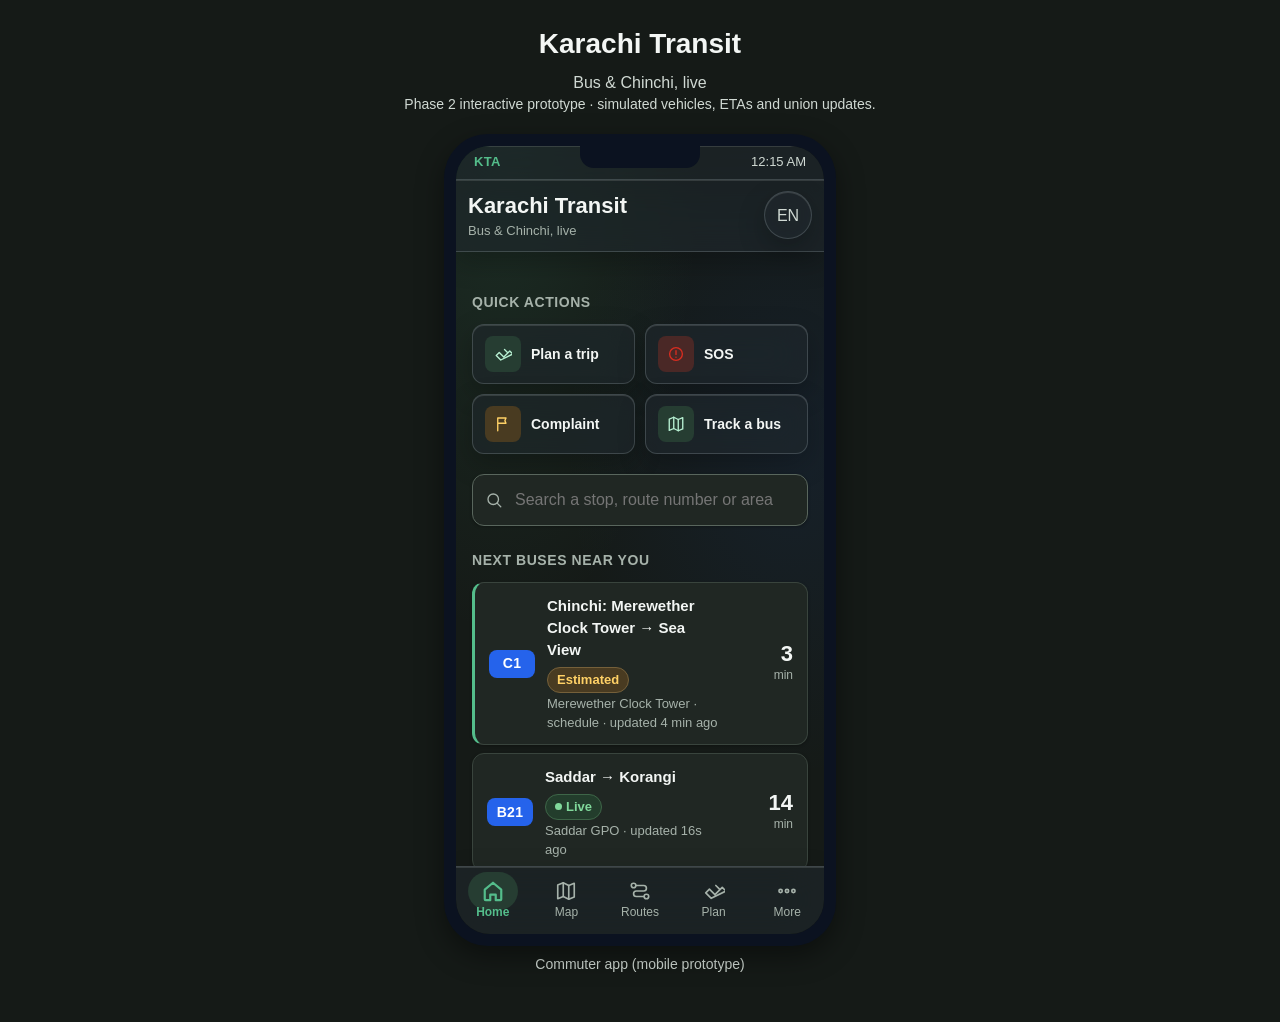
==== commit 4d10f954: "Update transit prototype and project documentation Co-authored-by: Copilot <223556219+Copilot@users." ====
--- a/prototype/commuter/index.html
+++ b/prototype/commuter/index.html
@@ -35,41 +35,35 @@
                 <span class="sub" data-i18n="app.tagline"></span>
               </div>
               <button class="iconbtn" id="btnLangQuick" title="Language" aria-label="Language">EN</button>
-              <button class="iconbtn" id="btnSosTop" title="SOS" aria-label="SOS"></button>
             </div>
             <div class="screen-pad">
+              <div id="homeQuick">
+                <div class="section-title" data-i18n="home.quick">Quick actions</div>
+                <div class="quick-grid">
+                  <button class="quick" id="qaPlan"><span class="qi" id="qiPlan"></span><span data-i18n="home.planTrip">Plan a trip</span></button>
+                  <button class="quick danger" id="qaSos"><span class="qi" id="qiSos"></span><span data-i18n="home.sos">SOS</span></button>
+                  <button class="quick warn" id="qaRobbery"><span class="qi" id="qiRobbery"></span><span data-i18n="home.robbery">Complaint</span></button>
+                  <button class="quick" id="qaTrack"><span class="qi" id="qiTrack"></span><span data-i18n="home.track">Track a bus</span></button>
+                </div>
+              </div>
+
               <div id="offlineBanner"></div>
               <div id="homeAlerts"></div>
 
               <div class="searchbar">
                 <span id="searchIcon"></span>
                 <input class="input" id="q" type="search" autocomplete="off"
-                       data-i18n-placeholder="home.searchHint" placeholder="Search a stop, route number or area">
+                       data-i18n-placeholder="home.searchHint" placeholder="Search a stop, route number or area"
+                       aria-label="Search stops, routes, or areas">
               </div>
               <div id="homeResults"></div>
 
               <div class="section-title" data-i18n="home.nearYou">Next buses near you</div>
               <div id="homeNearby"></div>
 
-              <div class="section-title" data-i18n="home.quick">Quick actions</div>
-              <div class="quick-grid">
-                <button class="quick" id="qaPlan"><span class="qi" id="qiPlan"></span><span data-i18n="home.planTrip">Plan a trip</span></button>
-                <button class="quick danger" id="qaSos"><span class="qi" id="qiSos"></span><span data-i18n="home.sos">SOS</span></button>
-                <button class="quick warn" id="qaRobbery"><span class="qi" id="qiRobbery"></span><span data-i18n="home.robbery">Complaint</span></button>
-                <button class="quick" id="qaTrack"><span class="qi" id="qiTrack"></span><span data-i18n="home.track">Track a bus</span></button>
-              </div>
-
               <div class="section-title" data-i18n="home.savedPlaces">Saved places</div>
               <div class="chiprow" id="homePlaces"></div>
 
-              <div class="section-title" data-i18n="home.recent">Recent searches</div>
-              <div class="chiprow" id="homeRecent"></div>
-
-              <div class="section-title row between">
-                <span data-i18n="home.popular">Popular routes</span>
-                <button class="link" id="linkAllRoutes" data-i18n="home.allRoutes">See all routes</button>
-              </div>
-              <div id="homeRoutes"></div>
             </div>
           </section>
 
@@ -79,21 +73,22 @@
               <button class="iconbtn" id="btnMapBack" style="display:none"></button>
               <div class="grow">
                 <h2 data-i18n="map.title">Live map</h2>
-                <span class="sub" id="mapSub"></span>
+                <span class="sub" data-i18n="map.subtitle">Pan and zoom to explore simulated routes across Karachi</span>
               </div>
               <button class="iconbtn" id="btnMapAlerts" title="Alerts"></button>
             </div>
-            <div class="mapwrap" style="position:relative;flex:1 1 auto;overflow:hidden">
-              <svg class="mapsvg" id="mapSvg" viewBox="0 0 1000 640" preserveAspectRatio="xMidYMid meet"></svg>
+            <div class="mapwrap">
+              <svg class="mapsvg" id="mapSvg" viewBox="0 0 1000 640" preserveAspectRatio="xMidYMid meet"
+                   role="group" aria-label="Interactive schematic map of simulated Karachi transit routes"></svg>
               <div class="map-banner" id="mapBanner"></div>
               <div class="map-controls">
-                <button id="mapIn" title="Zoom in">+</button>
-                <button id="mapOut" title="Zoom out">&minus;</button>
-                <button id="mapFit" title="Fit">&loz;</button>
+                <button id="mapIn" title="Zoom in" aria-label="Zoom in">+</button>
+                <button id="mapOut" title="Zoom out" aria-label="Zoom out">&minus;</button>
+                <button id="mapFit" title="Reset map view" aria-label="Reset map view">&loz;</button>
               </div>
               <div class="map-legend">
-                <div class="lg"><span class="dot" style="background:#8a919b"></span><span data-i18n="map.bus">Bus</span></div>
-                <div class="lg"><span class="dot" style="background:#b1b8bf"></span><span data-i18n="map.chinchi">Chinchi</span></div>
+                <div class="lg"><span class="dot" style="background:#2563eb"></span><span data-i18n="map.bus">Bus</span></div>
+                <div class="lg"><span class="dot" style="background:#15803d"></span><span data-i18n="map.chinchi">Chinchi</span></div>
               </div>
             </div>
             <div class="mapchips" id="mapChips"></div>
@@ -153,15 +148,17 @@
             </div>
             <div class="screen-pad">
               <div class="card">
-                <div class="field">
-                  <label for="planFrom" data-i18n="plan.origin">Starting from</label>
-                  <button type="button" class="input plan-stop" id="planFrom" data-plan-pick="from"></button>
+                <div class="plan-route-fields">
+                  <div class="field">
+                    <label for="planFrom" data-i18n="plan.origin">Starting from</label>
+                    <button type="button" class="input plan-stop" id="planFrom" data-plan-pick="from"></button>
+                  </div>
+                  <button class="iconbtn plan-swap" id="btnSwap" aria-label="Swap starting point and destination"></button>
+                  <div class="field">
+                    <label for="planTo" data-i18n="plan.destination">Going to</label>
+                    <button type="button" class="input plan-stop" id="planTo" data-plan-pick="to"></button>
+                  </div>
                 </div>
-                <div class="field">
-                  <label for="planTo" data-i18n="plan.destination">Going to</label>
-                  <button type="button" class="input plan-stop" id="planTo" data-plan-pick="to"></button>
-                </div>
-                <button class="iconbtn" id="btnSwap" style="position:absolute;inset-inline-end:28px;margin-top:-56px;z-index:2"></button>
                 <button class="btn primary" id="btnPlan" data-i18n="plan.find">Find journey</button>
               </div>
               <div class="section-title" data-i18n="plan.alternatives">Other journeys</div>
@@ -206,7 +203,7 @@
           </section>
 
           <!-- ============================================================ TABS -->
-          <nav class="tabbar" id="tabbar"></nav>
+          <nav class="tabbar" id="tabbar" aria-label="Primary navigation"></nav>
 
           <div class="scrim" id="scrim"><div class="sheet" id="sheet"></div></div>
           <div class="toast" id="toast"></div>
--- a/prototype/shared/app.css
+++ b/prototype/shared/app.css
@@ -44,6 +44,12 @@
   --map-area-label: #9fb0c0;
   --map-sea-label: #9bc0cf;
   --map-stop-outline: #e8eef0;
+  --map-park: #183229;
+  --map-park-edge: #29483b;
+  --map-shore: #32606a;
+  --map-road-edge: rgba(235, 244, 241, .14);
+  --map-road: rgba(235, 244, 241, .08);
+  --map-grid: rgba(235, 244, 241, .04);
   --radius: 12px;
   --radius-sm: 8px;
   --tap: 48px;
@@ -54,14 +60,14 @@
   --space-6: 1.5rem;
   --space-8: 2rem;
   --text-2xs: .625rem;
-  --text-xs: .6875rem;
-  --text-sm: .75rem;
-  --text-base: .8125rem;
-  --text-md: .875rem;
-  --text-lg: .9375rem;
+  --text-xs: .75rem;
+  --text-sm: .8125rem;
+  --text-base: .875rem;
+  --text-md: .9375rem;
+  --text-lg: 1rem;
   --text-xl: 1.0625rem;
   --text-2xl: 1.375rem;
-  --text-3xl: 1.625rem;
+  --text-3xl: 1.75rem;
   --text-display: 2.875rem;
   --shadow: 0 1px 3px rgba(0, 0, 0, .28);
   --shadow-lg: 0 10px 28px rgba(0, 0, 0, .42);
@@ -132,6 +138,12 @@
     --map-area-label: #718096;
     --map-sea-label: #5b7f92;
     --map-stop-outline: #ffffff;
+    --map-park: #dcebdc;
+    --map-park-edge: #c6ddc9;
+    --map-shore: #62a1ad;
+    --map-road-edge: rgba(47, 66, 75, .12);
+    --map-road: rgba(47, 66, 75, .08);
+    --map-grid: rgba(47, 66, 75, .04);
     --focus: #0047ab;
   }
 }
@@ -184,11 +196,62 @@
   --map-area-label: #718096;
   --map-sea-label: #5b7f92;
   --map-stop-outline: #ffffff;
+  --map-park: #dcebdc;
+  --map-park-edge: #c6ddc9;
+  --map-shore: #62a1ad;
+  --map-road-edge: rgba(47, 66, 75, .12);
+  --map-road: rgba(47, 66, 75, .08);
+  --map-grid: rgba(47, 66, 75, .04);
   --shadow: none;
 }
 body.contrast .card,
 body.contrast .btn,
 body.contrast .sheet { border-width: 2px; }
+
+body.light-mode:not(.contrast) {
+  color-scheme: light;
+  --bg: #f3f6f4;
+  --surface: #ffffff;
+  --surface-2: #e8eeea;
+  --ink: #17211b;
+  --ink-2: #35423a;
+  --ink-3: #56645b;
+  --line: #d3ddd6;
+  --line-strong: #a9b8ad;
+  --brand: #18764f;
+  --brand-ink: #145c3f;
+  --brand-soft: #e0f2e8;
+  --danger: #b42318;
+  --danger-soft: #feeceb;
+  --warn: #815000;
+  --warn-soft: #fff3d6;
+  --ok: #176b38;
+  --ok-soft: #e4f5e9;
+  --info: #174ea6;
+  --info-soft: #e8f0fe;
+  --danger-border: #e2aaa5;
+  --warn-border: #e4ca8b;
+  --ok-border: #9dc9a8;
+  --info-border: #a7bee9;
+  --map-background: #e9f1f7;
+  --map-water: #bfe3f0;
+  --map-label: #334155;
+  --map-area-label: #718096;
+  --map-sea-label: #5b7f92;
+  --map-stop-outline: #ffffff;
+  --map-park: #dcebdc;
+  --map-park-edge: #9cb7a1;
+  --map-shore: #317b89;
+  --map-road-edge: rgba(30, 41, 59, .2);
+  --map-road: rgba(30, 41, 59, .14);
+  --map-grid: rgba(30, 41, 59, .08);
+  --glass-tint: rgba(255, 255, 255, .86);
+  --glass-edge: rgba(23, 33, 27, .14);
+  --glass-highlight: rgba(255, 255, 255, .75);
+  --glass-shadow: 0 10px 28px rgba(15, 23, 42, .12), inset 0 1px 0 var(--glass-highlight);
+  --shadow: 0 1px 3px rgba(15, 23, 42, .12);
+  --shadow-lg: 0 10px 28px rgba(15, 23, 42, .18);
+}
 
 * {
   box-sizing: border-box;
@@ -360,8 +423,16 @@
   color: var(--ink-3); font-size: var(--text-xs); padding: 0;
   min-height: var(--tap);
 }
-.tabbar button.active { color: var(--brand); font-weight: 600; }
+.tabbar button.active { position: relative; color: var(--brand); font-weight: 600; }
 .tabbar button.active .icon { stroke-width: 2.4; }
+.tabbar button.active::before {
+  content: "";
+  position: absolute;
+  inset: 5px 12px 24px;
+  border-radius: 999px;
+  background: var(--brand-soft);
+}
+.tabbar button > * { position: relative; }
 
 @supports (background: color-mix(in srgb, white, transparent)) and ((backdrop-filter: blur(1px)) or (-webkit-backdrop-filter: blur(1px))) {
   .appbar, .tabbar {
@@ -461,6 +532,15 @@
 .searchbar .input { padding-inline-start: 42px; }
 .searchbar .icon { position: absolute; inset-inline-start: 13px; top: 50%; transform: translateY(-50%); color: var(--ink-3); }
 .switch { display: flex; align-items: center; justify-content: space-between; gap: 12px; min-height: var(--tap); padding: 6px 0; }
+.switch[role="switch"] {
+  width: 100%;
+  border: 0;
+  background: transparent;
+  color: inherit;
+  text-align: start;
+  cursor: pointer;
+}
+.switch[role="switch"]:focus-visible { border-radius: 8px; }
 .switch .track { width: 50px; height: 30px; border-radius: 999px; background: var(--line-strong); position: relative; transition: background .18s; flex: 0 0 auto; }
 .switch .track::after { content: ""; position: absolute; top: 3px; inset-inline-start: 3px; width: 24px; height: 24px; border-radius: 50%; background: #fff; transition: transform .18s; box-shadow: 0 1px 3px rgba(0,0,0,.3); }
 .switch.on .track { background: var(--brand); }
@@ -528,16 +608,22 @@
 /* map ------------------------------------------------------------------ */
 .mapwrap { position: relative; flex: 1 1 auto; background: var(--map-background); overflow: hidden; }
 .mapsvg { width: 100%; height: 100%; display: block; touch-action: none; }
-.route-line { fill: none; stroke-linecap: round; stroke-linejoin: round; opacity: .82; }
+.route-line { fill: none; stroke-linecap: round; stroke-linejoin: round; opacity: .9; }
 .route-line.dim { opacity: .22; }
 .map-background { fill: var(--map-background); }
 .map-water { fill: var(--map-water); }
-.stop-dot { stroke: var(--map-stop-outline); stroke-width: 2.5; cursor: pointer; }
-.stop-label { font-size: .59375rem; fill: var(--map-label); pointer-events: none; font-weight: 600; }
-.area-label { font-size: .75rem; fill: var(--map-area-label); font-weight: 600; }
+.map-park { fill: var(--map-park); stroke: var(--map-park-edge); stroke-width: 2; }
+.map-shore { fill: none; stroke: var(--map-shore); stroke-width: 3; }
+.map-road-edge { fill: none; stroke: var(--map-road-edge); stroke-width: 12; stroke-linecap: round; stroke-linejoin: round; }
+.map-road { fill: none; stroke: var(--map-road); stroke-width: 7; stroke-linecap: round; stroke-linejoin: round; }
+.map-grid { fill: none; stroke: var(--map-grid); stroke-width: 2; stroke-linecap: round; stroke-linejoin: round; }
+.stop-dot { stroke: var(--map-stop-outline); stroke-width: 2.5; cursor: pointer; filter: drop-shadow(0 1px 2px rgba(0, 0, 0, .35)); }
+.stop-label { font-size: .6875rem; fill: var(--map-label); pointer-events: none; font-weight: 600; paint-order: stroke; stroke: var(--map-background); stroke-width: 3px; stroke-linejoin: round; }
+.area-label { font-size: .75rem; fill: var(--map-area-label); font-weight: 700; letter-spacing: .06em; paint-order: stroke; stroke: var(--map-background); stroke-width: 4px; stroke-linejoin: round; }
 .map-sea-label { font-size: .6875rem; fill: var(--map-sea-label); }
 .veh { cursor: pointer; }
-.veh-label { font-size: .5625rem; font-weight: 700; fill: var(--map-label); pointer-events: none; }
+.veh:focus-visible { filter: drop-shadow(0 0 3px var(--focus)); }
+.veh-label { font-size: .625rem; font-weight: 700; fill: var(--map-label); pointer-events: none; paint-order: stroke; stroke: var(--map-background); stroke-width: 3px; stroke-linejoin: round; }
 .veh circle,
 .veh rect { stroke: var(--map-stop-outline); }
 .map-controls { position: absolute; inset-inline-end: 12px; top: 12px; display: flex; flex-direction: column; gap: 8px; z-index: 5; padding: 8px; border: 1px solid var(--line); border-radius: 16px; background: var(--surface); box-shadow: var(--shadow); }
@@ -727,16 +813,12 @@
   .statusbar,
   .appbar,
   .tabbar,
-  .quick,
   .sheet,
   .sidebar,
   .iconbtn,
-  .btn:not(.primary):not(.danger),
-  .chip,
-  .tag,
-  .input,
-  select.input,
-  textarea.input {
+  .screen[data-screen="home"] .quick,
+  .map-controls,
+  .map-legend {
     background-color: var(--glass-tint);
     border-color: var(--glass-edge);
     -webkit-backdrop-filter: blur(18px) saturate(1.45);
@@ -750,6 +832,7 @@
     -webkit-backdrop-filter: blur(24px) saturate(1.6);
     backdrop-filter: blur(24px) saturate(1.6);
   }
+
 }
 
 body.contrast .phone-screen {
@@ -757,8 +840,8 @@
 }
 
 body.contrast :is(
-  .statusbar, .appbar, .tabbar, .quick, .sheet, .sidebar, .iconbtn, .chip,
-  .btn:not(.primary):not(.danger), .tag, .input, select.input, textarea.input
+  .statusbar, .appbar, .tabbar, .quick, .sheet, .sidebar, .iconbtn,
+  .map-controls, .map-legend
 ) {
   background-color: var(--surface);
   border-color: var(--line);
@@ -770,8 +853,8 @@
 @media (prefers-reduced-transparency: reduce), (prefers-contrast: more), (forced-colors: active) {
   .phone-screen { background-image: none; }
   :is(
-    .statusbar, .appbar, .tabbar, .quick, .sheet, .sidebar, .iconbtn, .chip,
-    .btn:not(.primary):not(.danger), .tag, .input, select.input, textarea.input
+    .statusbar, .appbar, .tabbar, .quick, .sheet, .sidebar, .iconbtn,
+    .map-controls, .map-legend
   ) {
     background-color: var(--surface);
     -webkit-backdrop-filter: none;
--- a/prototype/commuter/app.css
+++ b/prototype/commuter/app.css
@@ -4,6 +4,7 @@
 
 /* quick action grid ------------------------------------------------------ */
 .screen[data-screen="home"] .screen-pad { padding: 16px 16px 24px; }
+.screen[data-screen="home"] #homeQuick { margin-bottom: 20px; }
 .screen[data-screen="home"] .searchbar .input {
   min-height: 52px;
   border-radius: 12px;
@@ -31,25 +32,25 @@
   flex-direction: column;
   overflow: hidden;
   padding-bottom: 0;
-  background: linear-gradient(180deg, #0d1f1d 0%, #081713 100%);
+  background: var(--map-background);
 }
 .screen[data-screen="map"] .appbar {
   flex: 0 0 auto;
-  background: rgba(10, 20, 18, .92);
-  border-bottom-color: rgba(161, 177, 170, .22);
+  background: var(--surface);
+  border-bottom-color: var(--line);
 }
 .screen[data-screen="map"] .mapwrap {
   flex: 1 1 0;
   min-height: 0;
-  background: #0a1716;
+  background: var(--map-background);
 }
 .screen[data-screen="map"] .mapchips {
   flex: 0 0 auto;
   max-height: 32%;
   overflow-y: auto;
   overscroll-behavior: contain;
-  background: rgba(10, 20, 18, .97);
-  border-top-color: rgba(161, 177, 170, .2);
+  background: var(--surface);
+  border-top-color: var(--line);
 }
 .screen[data-screen="map"].plan-picking .mapchips { display: none; }
 #mapSvg {
@@ -66,14 +67,39 @@
 }
 #mapSvg .map-road,
 #mapSvg .map-grid {
-  stroke: rgba(255, 255, 255, .08);
+  stroke: var(--map-road);
+}
+.screen[data-screen="map"] .map-banner {
+  inset-inline-start: 12px;
+  inset-inline-end: 68px;
+  max-height: calc(100% - 24px);
+  overflow-y: auto;
+  pointer-events: none;
+}
+.screen[data-screen="map"] .map-banner .banner { pointer-events: auto; }
+.screen[data-screen="map"] .map-legend {
+  border-radius: 14px;
+  padding: 10px 12px 6px;
+  box-shadow: var(--shadow);
+}
+.screen[data-screen="map"] .map-controls {
+  border-radius: 18px;
+  padding: 6px;
+}
+.screen[data-screen="map"] .map-controls button {
+  width: 48px;
+  height: 48px;
+  border-radius: 14px;
+  font-weight: 600;
 }
 .map-legend {
-  background: rgba(10, 20, 18, .8);
-  border: 1px solid rgba(161, 177, 170, .14);
-  color: #edf4f2;
-}
-.map-banner { background: rgba(11, 20, 18, .9); }
+  background: var(--surface);
+  border: 1px solid var(--line);
+  color: var(--ink);
+}
+.map-banner { background: var(--surface); }
+body.light-mode #mapSvg .map-road,
+body.light-mode #mapSvg .map-grid { stroke: var(--map-road); }
 body.contrast .screen[data-screen="map"].active,
 body.contrast .screen[data-screen="map"] .appbar,
 body.contrast .screen[data-screen="map"] .mapwrap,
@@ -85,7 +111,7 @@
 }
 body.contrast #mapSvg { background: var(--map-background); }
 body.contrast #mapSvg .map-road,
-body.contrast #mapSvg .map-grid { stroke: rgba(15, 23, 42, .16); }
+body.contrast #mapSvg .map-grid { stroke: var(--map-road); }
 .plan-stop {
   text-align: start;
   cursor: pointer;
@@ -95,6 +121,16 @@
   padding-inline: 12px;
 }
 .plan-stop:focus-visible { outline: 3px solid var(--brand); outline-offset: 2px; }
+.plan-route-fields {
+  display: grid;
+  grid-template-columns: minmax(0, 1fr);
+  align-items: center;
+}
+.plan-route-fields .field { min-width: 0; }
+.plan-swap {
+  justify-self: center;
+  margin-bottom: 12px;
+}
 .btn.plan-cancel { min-height: 44px; }
 .stop-dot:focus-visible { stroke: var(--ink); stroke-width: 4; }
 
@@ -253,6 +289,15 @@
 
 @container (max-width: 360px) {
   .quick-grid { grid-template-columns: 1fr; }
+}
+
+@container (min-width: 520px) {
+  .plan-route-fields {
+    grid-template-columns: minmax(0, 1fr) auto minmax(0, 1fr);
+    column-gap: 12px;
+  }
+  .plan-route-fields .field { margin-bottom: 12px; }
+  .plan-swap { margin-bottom: 12px; }
 }
 
 @supports ((backdrop-filter: blur(1px)) or (-webkit-backdrop-filter: blur(1px))) {
@@ -275,8 +320,8 @@
     box-shadow: 0 8px 24px rgba(0, 0, 0, .24), inset 0 1px 0 rgba(255, 255, 255, .1);
   }
 
-  body:not(.contrast) .screen[data-screen="map"] .appbar,
-  body:not(.contrast) .screen[data-screen="map"] .mapchips {
+  body:not(.contrast):not(.light-mode) .screen[data-screen="map"] .appbar,
+  body:not(.contrast):not(.light-mode) .screen[data-screen="map"] .mapchips {
     background-color: rgba(10, 20, 18, .68);
   }
 }
@@ -293,7 +338,7 @@
   }
   #mapSvg { background: var(--map-background); }
   #mapSvg .map-road,
-  #mapSvg .map-grid { stroke: rgba(15, 23, 42, .16); }
+  #mapSvg .map-grid { stroke: var(--map-road); }
   .screen[data-screen="map"] .appbar,
   .screen[data-screen="map"] .mapchips {
     background: var(--surface);
